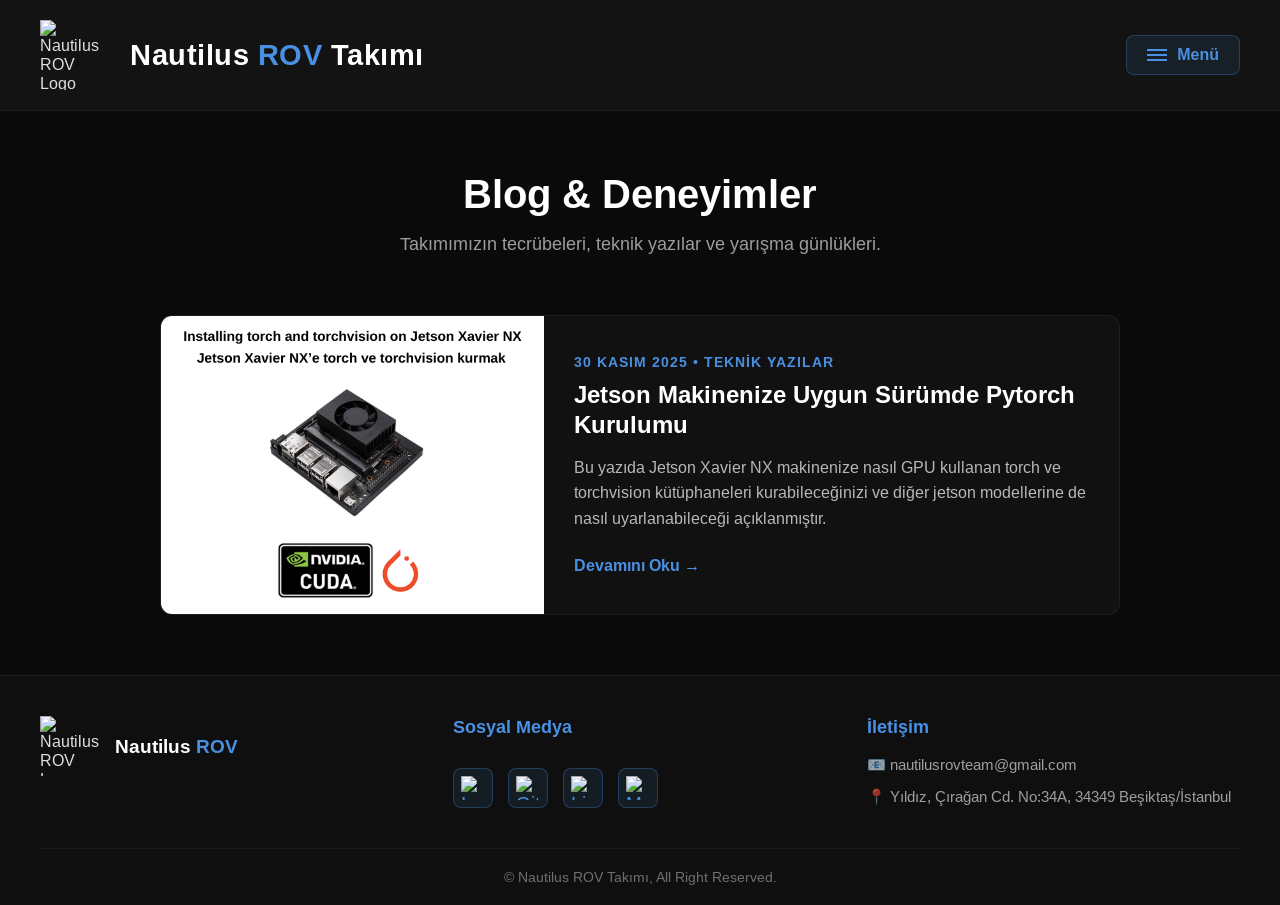
==== blog.html @ 016e3b1a "lil-update" ====
<!DOCTYPE html>
<html lang="tr">
<head>
    <meta charset="UTF-8">
    <meta name="viewport" content="width=device-width, initial-scale=1.0">
    <title>Blog - Nautilus ROV Takımı</title>
    <link rel="icon" type="image/png" href="image/logo.ico">
    <link href="https://fonts.googleapis.com/css2?family=Arimo:wght@400;600;700&display=swap" rel="stylesheet">
    <style>
        /* --- CORE STYLES --- */
        * { margin: 0; padding: 0; box-sizing: border-box; }
        body { background: #0a0a0a; font-family: 'Arimo', sans-serif; min-height: 100vh; display: flex; flex-direction: column; color: #e0e0e0; }
        a { text-decoration: none; }
        
        /* Header CSS */
        .header { background: rgba(20, 20, 20, 0.9); backdrop-filter: blur(10px); border-bottom: 1px solid rgba(255, 255, 255, 0.05); padding: 20px 40px; position: sticky; top: 0; z-index: 100; }
        .header-content { display: flex; align-items: center; justify-content: space-between; max-width: 1400px; margin: 0 auto; }
        .header-left { display: flex; align-items: center; gap: 20px; }
        .logo { width: 70px; height: 70px; object-fit: contain; transition: transform 0.3s ease; }
        .logo:hover { transform: scale(1.05); }
        .title { color: #ffffff; font-size: 1.8rem; font-weight: 700; letter-spacing: 0.5px; }
        .title span { color: #4a90e2; }
        
        /* Nav CSS */
        .nav-toggle { background: rgba(74, 144, 226, 0.1); border: 1px solid rgba(74, 144, 226, 0.3); color: #4a90e2; padding: 10px 20px; border-radius: 8px; cursor: pointer; font-size: 1rem; font-weight: 600; transition: all 0.3s ease; display: flex; align-items: center; gap: 10px; }
        .nav-toggle:hover { background: rgba(74, 144, 226, 0.2); }
        .hamburger { display: flex; flex-direction: column; gap: 3px; }
        .hamburger span { width: 20px; height: 2px; background: #4a90e2; transition: all 0.3s ease; }
        .nav-toggle.active .hamburger span:nth-child(1) { transform: rotate(45deg) translate(5px, 5px); }
        .nav-toggle.active .hamburger span:nth-child(2) { opacity: 0; }
        .nav-toggle.active .hamburger span:nth-child(3) { transform: rotate(-45deg) translate(5px, -5px); }
        
        .nav-menu { position: fixed; top: 111px; right: 40px; background: rgba(20, 20, 20, 0.95); backdrop-filter: blur(15px); border: 1px solid rgba(255, 255, 255, 0.1); border-radius: 12px; padding: 15px 0; min-width: 220px; opacity: 0; visibility: hidden; transform: translateY(-10px); transition: all 0.3s ease; box-shadow: 0 10px 40px rgba(0, 0, 0, 0.5); }
        .nav-menu.active { opacity: 1; visibility: visible; transform: translateY(0); }
        .nav-menu a { display: block; padding: 12px 25px; color: #e0e0e0; transition: all 0.3s ease; font-weight: 500; }
        .nav-menu a:hover { background: rgba(74, 144, 226, 0.1); color: #4a90e2; padding-left: 30px; }
        
        /* Submenu CSS (for "Araçlar") */
        .nav-item { position: relative; }
        .nav-item > a { display: flex; justify-content: space-between; align-items: center; }
        .submenu { max-height: 0; overflow: hidden; transition: max-height 0.3s ease; background: rgba(0, 0, 0, 0.3); margin: 5px 0; border-radius: 8px; }
        .submenu.active { max-height: 200px; }
        .submenu a { padding: 10px 25px 10px 40px; font-size: 0.95rem; color: rgba(255, 255, 255, 0.7); }
        .submenu a:hover { color: #4a90e2; padding-left: 45px; }
        .arrow { font-size: 0.8rem; transition: transform 0.3s ease; }
        .arrow.rotate { transform: rotate(180deg); }

        /* --- BLOG SPECIFIC CSS --- */
        .blog-container {
            max-width: 1000px;
            margin: 0 auto;
            padding: 60px 20px;
            flex: 1;
        }

        .page-header {
            text-align: center;
            margin-bottom: 60px;
        }

        .page-title {
            font-size: 2.5rem;
            color: #fff;
            margin-bottom: 15px;
        }

        .page-subtitle {
            color: rgba(255, 255, 255, 0.6);
            font-size: 1.1rem;
        }

        /* Blog List Styles */
        .blog-list {
            display: flex;
            flex-direction: column;
            gap: 40px;
        }

        .blog-card {
            background: rgba(255, 255, 255, 0.03);
            border: 1px solid rgba(255, 255, 255, 0.05);
            border-radius: 12px;
            overflow: hidden;
            transition: all 0.3s ease;
            display: flex;
            flex-direction: column; /* Mobile first */
        }

        .blog-card:hover {
            transform: translateY(-5px);
            border-color: rgba(74, 144, 226, 0.3);
            box-shadow: 0 10px 30px rgba(0, 0, 0, 0.3);
        }

        .blog-image-container {
            width: 100%;
            height: 250px;
            overflow: hidden;
        }

        .blog-image-container img {
            width: 100%;
            height: 100%;
            object-fit: cover;
            transition: transform 0.5s ease;
        }

        .blog-card:hover .blog-image-container img {
            transform: scale(1.05);
        }

        .blog-content {
            padding: 30px;
            display: flex;
            flex-direction: column;
            justify-content: center;
        }

        .blog-meta {
            color: #4a90e2;
            font-size: 0.9rem;
            font-weight: 600;
            margin-bottom: 10px;
            text-transform: uppercase;
            letter-spacing: 1px;
        }

        .blog-title {
            font-size: 1.5rem;
            color: #fff;
            margin-bottom: 15px;
            font-weight: 700;
        }

        .blog-excerpt {
            color: rgba(255, 255, 255, 0.7);
            line-height: 1.6;
            margin-bottom: 25px;
        }

        .read-more-btn {
            display: inline-flex;
            align-items: center;
            gap: 10px;
            color: #4a90e2;
            font-weight: 600;
            transition: gap 0.3s ease;
        }

        .read-more-btn:hover {
            gap: 15px;
        }

        /* Desktop layout for cards */
        @media (min-width: 768px) {
            .blog-card {
                flex-direction: row;
                height: 300px;
            }
            .blog-image-container {
                width: 40%;
                height: 100%;
            }
            .blog-content {
                width: 60%;
            }
        }

        /* --- FOOTER CSS (Restored from Main Page) --- */
        .footer {
            background: rgba(15, 15, 15, 0.95);
            border-top: 1px solid rgba(255, 255, 255, 0.05);
            padding: 40px 40px 20px;
            margin-top: auto;
        }

        .footer-content {
            max-width: 1400px;
            margin: 0 auto;
            display: grid;
            grid-template-columns: 1fr 1fr 1fr;
            gap: 40px;
            margin-bottom: 30px;
        }

        .footer-section {
            display: flex;
            flex-direction: column;
        }

        .footer-logo-section {
            display: flex;
            align-items: center;
            gap: 15px;
        }

        .footer-logo {
            width: 60px;
            height: 60px;
            object-fit: contain;
        }

        .footer-title {
            font-size: 1.2rem;
            font-weight: 700;
            color: #fff;
        }

        .footer-title span {
            color: #4a90e2;
        }

        .footer-heading {
            font-size: 1.1rem;
            font-weight: 600;
            color: #4a90e2;
            margin-bottom: 15px;
        }

        .footer-text {
            color: rgba(255, 255, 255, 0.6);
            font-size: 0.95rem;
            line-height: 1.6;
            margin-bottom: 8px;
        }

        .social-links {
            display: flex;
            gap: 15px;
            margin-top: 15px;
        }

        .social-link {
            width: 40px;
            height: 40px;
            background: rgba(74, 144, 226, 0.1);
            border: 1px solid rgba(74, 144, 226, 0.3);
            border-radius: 8px;
            display: flex;
            align-items: center;
            justify-content: center;
            color: #4a90e2;
            text-decoration: none;
            font-size: 1.2rem;
            transition: all 0.3s ease;
        }

        .social-link:hover {
            background: rgba(74, 144, 226, 0.2);
            border-color: rgba(74, 144, 226, 0.5);
            transform: translateY(-3px);
        }

        .social-link img {
            width: 24px;
            height: 24px;
            object-fit: contain;
        }

        .footer-bottom {
            text-align: center;
            padding-top: 20px;
            border-top: 1px solid rgba(255, 255, 255, 0.05);
            color: rgba(255, 255, 255, 0.4);
            font-size: 0.9rem;
        }

        @media (max-width: 768px) {
            .footer-content {
                grid-template-columns: 1fr;
                gap: 30px;
            }
        }
    </style>
</head>
<body>

    <!-- Header -->
    <header class="header">
        <div class="header-content">
            <div class="header-left">
                <img src="image/logo.png" alt="Nautilus ROV Logo" class="logo">
                <h1 class="title">Nautilus <span>ROV</span> Takımı</h1>
            </div>
            <button class="nav-toggle" id="navToggle">
                <div class="hamburger">
                    <span></span>
                    <span></span>
                    <span></span>
                </div>
                <span>Menü</span>
            </button>
        </div>
        <nav class="nav-menu" id="navMenu">
            <a href="index.html">Ana Sayfa</a>
            <div class="nav-item">
                <a href="#" id="vehiclesToggle">
                    Araçlar
                    <span class="arrow">▼</span>
                </a>
                <div class="submenu" id="vehiclesSubmenu">
                    <a href="sarica.html">Sarıca</a>
                </div>
            </div>
            <a href="blog.html" style="color: #4a90e2;">Blog</a>
            <a href="gallery.html">Galeri</a>
            <a href="contact.html">İletişim</a>
        </nav>
    </header>

    <!-- Blog Container -->
    <div class="blog-container">
        <div class="page-header">
            <h1 class="page-title">Blog & Deneyimler</h1>
            <p class="page-subtitle">Takımımızın tecrübeleri, teknik yazılar ve yarışma günlükleri.</p>
        </div>

        <div class="blog-list">
            
            <!-- Blog Post 1 -->
            <a href="blog-posts/pytorch-for-jetson.html" class="blog-card">
                <div class="blog-image-container">
                    <img src="image/blog-imgs/blog1/blog1.png" alt="Teknofest Experience">
                </div>
                <div class="blog-content">
                    <div class="blog-meta">30 Kasım 2025 • teknik yazılar</div>
                    <h2 class="blog-title">Jetson Makinenize Uygun Sürümde Pytorch Kurulumu</h2>
                    <p class="blog-excerpt">
                        Bu yazıda Jetson Xavier NX makinenize nasıl GPU kullanan torch ve torchvision kütüphaneleri kurabileceğinizi ve diğer jetson modellerine de nasıl uyarlanabileceği açıklanmıştır.
                    </p>
                    <span class="read-more-btn">Devamını Oku →</span>
                </div>
            </a>

        </div>
    </div>

    <footer class="footer">
        <div class="footer-content">
            <div class="footer-section">
                <div class="footer-logo-section">
                    <img src="image/logo.png" alt="Nautilus ROV Logo" class="footer-logo">
                    <div>
                        <div class="footer-title">Nautilus <span>ROV</span></div>
                    </div>
                </div>
            </div>
            
            <div class="footer-section">
                <h3 class="footer-heading">Sosyal Medya</h3>
                <div class="social-links">
                    <a href="https://www.instagram.com/nautilusrovteam" target="_blank" class="social-link" title="Instagram">
                        <img src="image/bot-contacts/instagram.png" alt="Instagram">
                    </a>
                    <a href="https://github.com/itumtal-nautilusrov" target="_blank" class="social-link" title="Github">
                        <img src="image/bot-contacts/github.png" alt="Github">
                    </a>
                    <a href="https://linkedin.com/company/nautilusrov" target="_blank" class="social-link" title="LinkedIn">
                        <img src="image/bot-contacts/linkedin.png" alt="LinkedIn">
                    </a>
                    <a href="mailto:nautilusrovteam@gmail.com" class="social-link" title="Mail">
                        <img src="image/bot-contacts/mail.png" alt="Mail">
                    </a>
                </div>
            </div>
            
            <div class="footer-section">
                <h3 class="footer-heading">İletişim</h3>
                <p class="footer-text">📧 nautilusrovteam@gmail.com</p>
                <p class="footer-text">📍 Yıldız, Çırağan Cd. No:34A, 34349 Beşiktaş/İstanbul</p>
            </div>
        </div>
        
        <div class="footer-bottom">
            © <a href="index.html" style="color: inherit; text-decoration: none;">Nautilus ROV Takımı</a>, All Right Reserved.
        </div>
    </footer>

    <script>
        const navToggle = document.getElementById('navToggle');
        const navMenu = document.getElementById('navMenu');
        const vehiclesToggle = document.getElementById('vehiclesToggle');
        const vehiclesSubmenu = document.getElementById('vehiclesSubmenu');
        const arrow = vehiclesToggle.querySelector('.arrow');

        navToggle.addEventListener('click', () => {
            navToggle.classList.toggle('active');
            navMenu.classList.toggle('active');
        });

        // Dropdown toggle (for Mobile/Submenu)
        vehiclesToggle.addEventListener('click', (e) => {
            e.preventDefault();
            vehiclesSubmenu.classList.toggle('active');
            arrow.classList.toggle('rotate');
        });

        // Close menu when clicking outside
        document.addEventListener('click', (e) => {
            if (!navToggle.contains(e.target) && !navMenu.contains(e.target)) {
                navToggle.classList.remove('active');
                navMenu.classList.remove('active');
            }
        });
    </script>
</body>
</html>
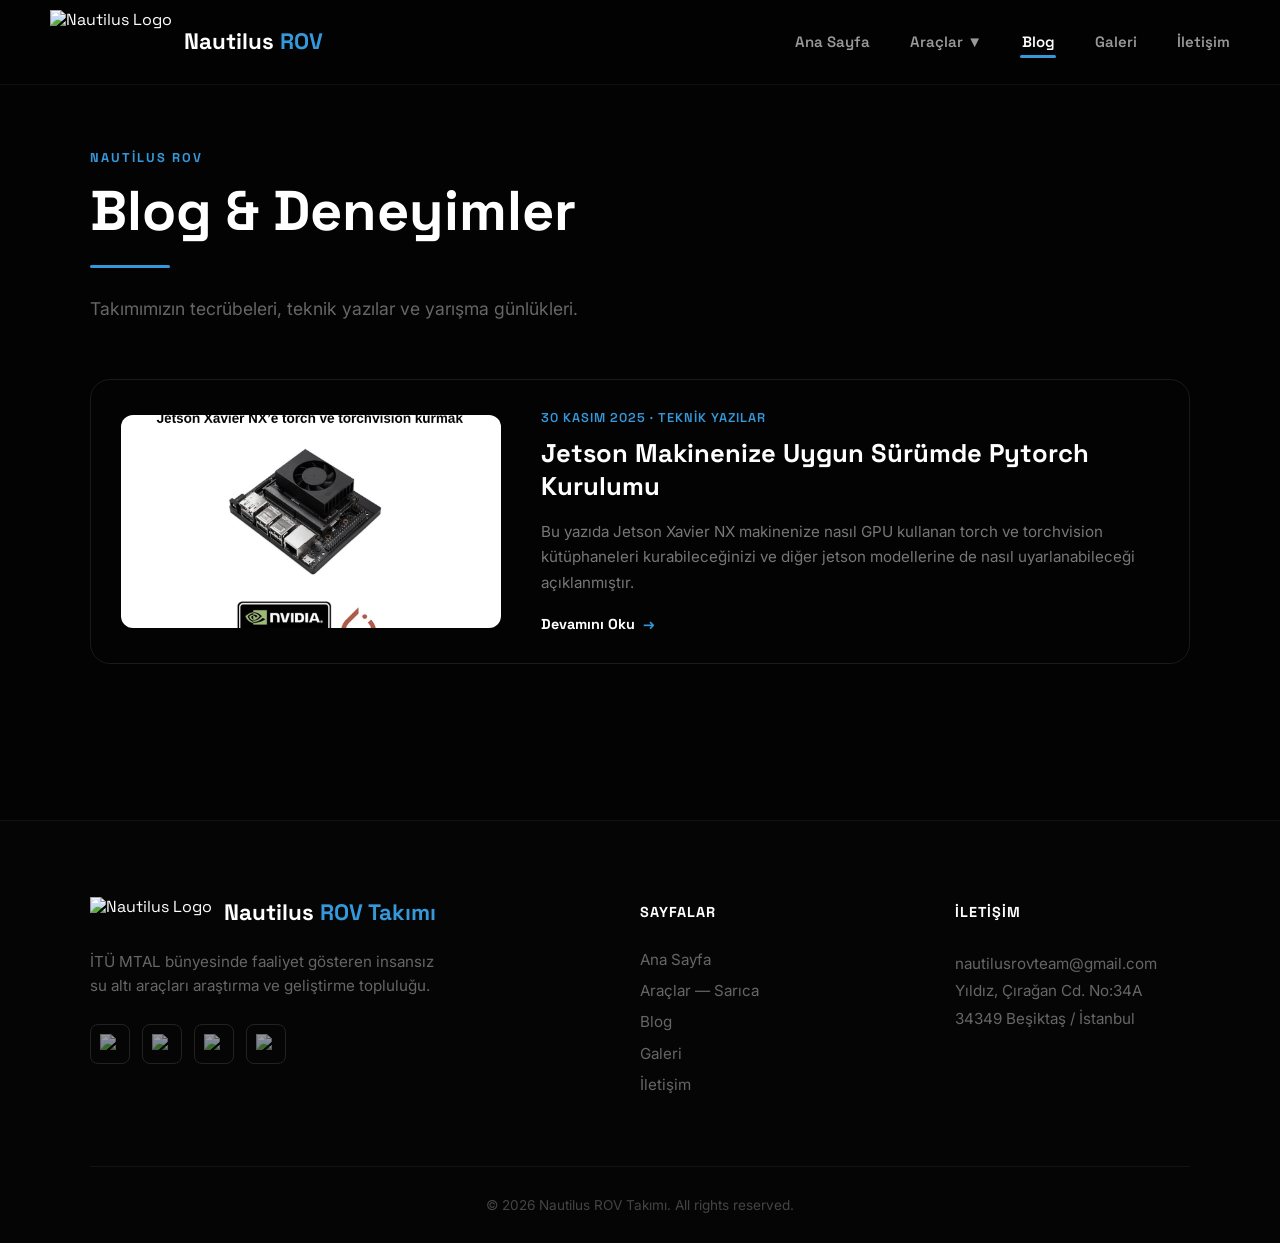
==== commit 8e1b333f: "big update" ====
--- a/blog.html
+++ b/blog.html
@@ -3,405 +3,220 @@
 <head>
     <meta charset="UTF-8">
     <meta name="viewport" content="width=device-width, initial-scale=1.0">
-    <title>Blog - Nautilus ROV Takımı</title>
-    <link rel="icon" type="image/png" href="image/logo.ico">
-    <link href="https://fonts.googleapis.com/css2?family=Arimo:wght@400;600;700&display=swap" rel="stylesheet">
+    <title>Nautilus ROV | Blog</title>
+    
+    <link rel="icon" href="image/logo.ico" type="image/x-icon">
+    <!-- Fontlar -->
+    <link href="https://fonts.googleapis.com/css2?family=Space+Grotesk:wght@400;600;700&family=Inter:ital,wght@0,400;0,600;1,400&display=swap" rel="stylesheet">
+
     <style>
-        /* --- CORE STYLES --- */
+        /* --- GENEL SİTE STİLLERİ --- */
         * { margin: 0; padding: 0; box-sizing: border-box; }
-        body { background: #0a0a0a; font-family: 'Arimo', sans-serif; min-height: 100vh; display: flex; flex-direction: column; color: #e0e0e0; }
-        a { text-decoration: none; }
+        body { background-color: #030303; color: white; line-height: 1.2; overflow-x: hidden; font-family: 'Space Grotesk', sans-serif; }
         
-        /* Header CSS */
-        .header { background: rgba(20, 20, 20, 0.9); backdrop-filter: blur(10px); border-bottom: 1px solid rgba(255, 255, 255, 0.05); padding: 20px 40px; position: sticky; top: 0; z-index: 100; }
-        .header-content { display: flex; align-items: center; justify-content: space-between; max-width: 1400px; margin: 0 auto; }
-        .header-left { display: flex; align-items: center; gap: 20px; }
-        .logo { width: 70px; height: 70px; object-fit: contain; transition: transform 0.3s ease; }
-        .logo:hover { transform: scale(1.05); }
-        .title { color: #ffffff; font-size: 1.8rem; font-weight: 700; letter-spacing: 0.5px; }
-        .title span { color: #4a90e2; }
+        header { background-color: rgba(3, 3, 3, 0.8); backdrop-filter: blur(15px); padding: 10px 0; border-bottom: 1px solid rgba(255, 255, 255, 0.05); position: fixed; width: 100%; top: 0; z-index: 1000; }
+        .header-container { width: 100%; padding: 0 50px; display: flex; justify-content: space-between; align-items: center; }
+        .logo-area { display: flex; align-items: center; gap: 12px; text-decoration: none; color: white; }
+        .logo-img { height: 64px; width: auto; }
+        .logo-text { font-size: 1.4rem; font-weight: 700; }
+        .blue-text { color: #3498db; }
         
-        /* Nav CSS */
-        .nav-toggle { background: rgba(74, 144, 226, 0.1); border: 1px solid rgba(74, 144, 226, 0.3); color: #4a90e2; padding: 10px 20px; border-radius: 8px; cursor: pointer; font-size: 1rem; font-weight: 600; transition: all 0.3s ease; display: flex; align-items: center; gap: 10px; }
-        .nav-toggle:hover { background: rgba(74, 144, 226, 0.2); }
-        .hamburger { display: flex; flex-direction: column; gap: 3px; }
-        .hamburger span { width: 20px; height: 2px; background: #4a90e2; transition: all 0.3s ease; }
-        .nav-toggle.active .hamburger span:nth-child(1) { transform: rotate(45deg) translate(5px, 5px); }
-        .nav-toggle.active .hamburger span:nth-child(2) { opacity: 0; }
-        .nav-toggle.active .hamburger span:nth-child(3) { transform: rotate(-45deg) translate(5px, -5px); }
+        nav ul { list-style: none; display: flex; gap: 40px; align-items: center; }
+        nav ul li { position: relative; padding: 10px 0; }
+        nav ul li a { text-decoration: none; color: #999; font-weight: 600; font-size: 15px; transition: 0.3s; }
+        nav ul li a:hover, nav ul li a.active { color: #ffffff; }
         
-        .nav-menu { position: fixed; top: 111px; right: 40px; background: rgba(20, 20, 20, 0.95); backdrop-filter: blur(15px); border: 1px solid rgba(255, 255, 255, 0.1); border-radius: 12px; padding: 15px 0; min-width: 220px; opacity: 0; visibility: hidden; transform: translateY(-10px); transition: all 0.3s ease; box-shadow: 0 10px 40px rgba(0, 0, 0, 0.5); }
-        .nav-menu.active { opacity: 1; visibility: visible; transform: translateY(0); }
-        .nav-menu a { display: block; padding: 12px 25px; color: #e0e0e0; transition: all 0.3s ease; font-weight: 500; }
-        .nav-menu a:hover { background: rgba(74, 144, 226, 0.1); color: #4a90e2; padding-left: 30px; }
-        
-        /* Submenu CSS (for "Araçlar") */
-        .nav-item { position: relative; }
-        .nav-item > a { display: flex; justify-content: space-between; align-items: center; }
-        .submenu { max-height: 0; overflow: hidden; transition: max-height 0.3s ease; background: rgba(0, 0, 0, 0.3); margin: 5px 0; border-radius: 8px; }
-        .submenu.active { max-height: 200px; }
-        .submenu a { padding: 10px 25px 10px 40px; font-size: 0.95rem; color: rgba(255, 255, 255, 0.7); }
-        .submenu a:hover { color: #4a90e2; padding-left: 45px; }
-        .arrow { font-size: 0.8rem; transition: transform 0.3s ease; }
-        .arrow.rotate { transform: rotate(180deg); }
-
-        /* --- BLOG SPECIFIC CSS --- */
-        .blog-container {
-            max-width: 1000px;
-            margin: 0 auto;
-            padding: 60px 20px;
-            flex: 1;
-        }
-
-        .page-header {
-            text-align: center;
-            margin-bottom: 60px;
-        }
-
-        .page-title {
-            font-size: 2.5rem;
-            color: #fff;
-            margin-bottom: 15px;
-        }
-
-        .page-subtitle {
-            color: rgba(255, 255, 255, 0.6);
-            font-size: 1.1rem;
-        }
-
-        /* Blog List Styles */
-        .blog-list {
-            display: flex;
-            flex-direction: column;
+        /* Aktif Sayfa Alt Çizgisi */
+        nav ul li a.active::after {
+            content: ''; position: absolute; bottom: 4px; left: -2px; width: 110%; height: 3px; background-color: #3498db; border-radius: 50px;
+        }
+
+        /* Dropdown */
+        .dropdown-menu { position: absolute; top: 100%; left: 50%; transform: translateX(-50%); background-color: #0d0d0d; min-width: 120px; border: 1px solid #222; border-radius: 6px; display: none; padding: 5px; box-shadow: 0 5px 15px rgba(0,0,0,0.5); z-index: 1100; }
+        .dropdown::after { content: ""; position: absolute; top: 100%; left: 0; width: 100%; height: 20px; background: transparent; }
+        .dropdown:hover .dropdown-menu { display: block; }
+        .dropdown-item { display: block; width: 100%; padding: 10px 15px; text-align: center; color: #bbb; text-decoration: none; font-size: 14px; font-weight: 600; transition: 0.2s; border-radius: 4px; }
+        .dropdown-item:hover { background-color: #1a1a1a; color: #3498db; }
+
+        /* --- BLOG SAYFASI ÖZEL --- */
+        .page-content { padding-top: 150px; min-height: 80vh; }
+        .standard-container { width: 100%; padding: 0 50px; max-width: 1200px; margin: 0 auto; }
+
+        .page-header { margin-bottom: 60px; }
+        .section-tag { color: #3498db; font-size: 0.8rem; font-weight: 700; letter-spacing: 2px; margin-bottom: 12px; text-transform: uppercase; }
+        .page-title { font-size: 3.5rem; font-weight: 700; margin-bottom: 20px; color: #fff; }
+        .page-subtitle { color: #666; font-family: 'Inter', sans-serif; font-size: 1.1rem; }
+
+        /* Blog Listesi */
+        .blog-list { display: flex; flex-direction: column; gap: 30px; }
+
+        .blog-card {
+            display: grid;
+            grid-template-columns: 380px 1fr;
             gap: 40px;
-        }
-
-        .blog-card {
-            background: rgba(255, 255, 255, 0.03);
-            border: 1px solid rgba(255, 255, 255, 0.05);
+            padding: 30px;
+            background-color: transparent;
+            border: 1px solid #1a1a1a; /* Belirgin Border */
+            border-radius: 20px; /* Yuvarlak Köşeler */
+            text-decoration: none;
+            align-items: center;
+            transition: all 0.4s cubic-bezier(0.165, 0.84, 0.44, 1);
+        }
+
+        /* Hover Durumu: Arka plan hafif beyazlaşır ve border parlar */
+        .blog-card:hover {
+            background-color: rgba(255, 255, 255, 0.03); /* Hafif beyazlaşma */
+            border-color: rgba(52, 152, 219, 0.4); /* Maviye çalan border */
+            transform: translateY(-5px); /* Hafif yukarı kalkma */
+        }
+
+        /* Fotoğraf Alanı */
+        .blog-thumb-wrapper {
+            width: 100%;
+            aspect-ratio: 16 / 9;
+            overflow: hidden;
             border-radius: 12px;
-            overflow: hidden;
-            transition: all 0.3s ease;
-            display: flex;
-            flex-direction: column; /* Mobile first */
-        }
-
-        .blog-card:hover {
-            transform: translateY(-5px);
-            border-color: rgba(74, 144, 226, 0.3);
-            box-shadow: 0 10px 30px rgba(0, 0, 0, 0.3);
-        }
-
-        .blog-image-container {
-            width: 100%;
-            height: 250px;
-            overflow: hidden;
-        }
-
-        .blog-image-container img {
+            background-color: #000;
+        }
+
+        .blog-thumb {
             width: 100%;
             height: 100%;
-            object-fit: cover;
-            transition: transform 0.5s ease;
-        }
-
-        .blog-card:hover .blog-image-container img {
-            transform: scale(1.05);
-        }
-
-        .blog-content {
-            padding: 30px;
-            display: flex;
-            flex-direction: column;
-            justify-content: center;
-        }
-
-        .blog-meta {
-            color: #4a90e2;
-            font-size: 0.9rem;
-            font-weight: 600;
-            margin-bottom: 10px;
-            text-transform: uppercase;
-            letter-spacing: 1px;
-        }
-
-        .blog-title {
-            font-size: 1.5rem;
-            color: #fff;
-            margin-bottom: 15px;
-            font-weight: 700;
-        }
-
-        .blog-excerpt {
-            color: rgba(255, 255, 255, 0.7);
-            line-height: 1.6;
-            margin-bottom: 25px;
-        }
-
-        .read-more-btn {
-            display: inline-flex;
-            align-items: center;
-            gap: 10px;
-            color: #4a90e2;
-            font-weight: 600;
-            transition: gap 0.3s ease;
-        }
-
-        .read-more-btn:hover {
-            gap: 15px;
-        }
-
-        /* Desktop layout for cards */
-        @media (min-width: 768px) {
-            .blog-card {
-                flex-direction: row;
-                height: 300px;
-            }
-            .blog-image-container {
-                width: 40%;
-                height: 100%;
-            }
-            .blog-content {
-                width: 60%;
-            }
-        }
-
-        /* --- FOOTER CSS (Restored from Main Page) --- */
-        .footer {
-            background: rgba(15, 15, 15, 0.95);
-            border-top: 1px solid rgba(255, 255, 255, 0.05);
-            padding: 40px 40px 20px;
-            margin-top: auto;
-        }
-
-        .footer-content {
-            max-width: 1400px;
-            margin: 0 auto;
-            display: grid;
-            grid-template-columns: 1fr 1fr 1fr;
-            gap: 40px;
-            margin-bottom: 30px;
-        }
-
-        .footer-section {
-            display: flex;
-            flex-direction: column;
-        }
-
-        .footer-logo-section {
-            display: flex;
-            align-items: center;
-            gap: 15px;
-        }
-
-        .footer-logo {
-            width: 60px;
-            height: 60px;
-            object-fit: contain;
-        }
-
-        .footer-title {
-            font-size: 1.2rem;
-            font-weight: 700;
-            color: #fff;
-        }
-
-        .footer-title span {
-            color: #4a90e2;
-        }
-
-        .footer-heading {
-            font-size: 1.1rem;
-            font-weight: 600;
-            color: #4a90e2;
-            margin-bottom: 15px;
-        }
-
-        .footer-text {
-            color: rgba(255, 255, 255, 0.6);
-            font-size: 0.95rem;
-            line-height: 1.6;
-            margin-bottom: 8px;
-        }
-
-        .social-links {
-            display: flex;
-            gap: 15px;
-            margin-top: 15px;
-        }
-
-        .social-link {
-            width: 40px;
-            height: 40px;
-            background: rgba(74, 144, 226, 0.1);
-            border: 1px solid rgba(74, 144, 226, 0.3);
-            border-radius: 8px;
-            display: flex;
-            align-items: center;
-            justify-content: center;
-            color: #4a90e2;
-            text-decoration: none;
-            font-size: 1.2rem;
-            transition: all 0.3s ease;
-        }
-
-        .social-link:hover {
-            background: rgba(74, 144, 226, 0.2);
-            border-color: rgba(74, 144, 226, 0.5);
-            transform: translateY(-3px);
-        }
-
-        .social-link img {
-            width: 24px;
-            height: 24px;
-            object-fit: contain;
-        }
-
-        .footer-bottom {
-            text-align: center;
-            padding-top: 20px;
-            border-top: 1px solid rgba(255, 255, 255, 0.05);
-            color: rgba(255, 255, 255, 0.4);
-            font-size: 0.9rem;
-        }
-
-        @media (max-width: 768px) {
-            .footer-content {
-                grid-template-columns: 1fr;
-                gap: 30px;
-            }
+            object-fit: cover; /* Fotoğrafı kutuya fit eder */
+            filter: grayscale(0.5);
+            transition: 0.4s ease;
+        }
+
+        .blog-card:hover .blog-thumb {
+            filter: grayscale(0);
+        }
+
+        /* Metin Alanı */
+        .blog-meta { font-size: 0.8rem; color: #3498db; font-weight: 600; margin-bottom: 12px; letter-spacing: 1px; }
+        .blog-card-title { font-size: 1.6rem; font-weight: 700; color: #fff; margin-bottom: 15px; line-height: 1.3; }
+        .blog-excerpt { color: #777; font-family: 'Inter', sans-serif; font-size: 0.95rem; line-height: 1.7; margin-bottom: 20px; }
+        .read-more { font-size: 0.9rem; font-weight: 700; color: #fff; display: flex; align-items: center; gap: 8px; }
+        .read-more-arrow { transition: 0.3s; color: #3498db; }
+        .blog-card:hover .read-more-arrow { transform: translateX(5px); }
+
+        /* --- FOOTER --- */
+        .footer-section { background-color: #050505; padding: 80px 0 30px 0; border-top: 1px solid rgba(255, 255, 255, 0.05); margin-top: 100px; }
+        .footer-grid { display: grid; grid-template-columns: 2fr 1fr 1fr; gap: 80px; align-items: flex-start; }
+        .footer-logo-area { display: flex; align-items: center; gap: 12px; text-decoration: none; color: white; height: 24px; margin-bottom: 25px; }
+        .footer-logo-img { height: 32px; width: auto; }
+        .footer-title { color: #fff; font-size: 0.9rem; font-weight: 700; letter-spacing: 1px; margin-bottom: 25px; text-transform: uppercase; height: 24px; display: flex; align-items: center; }
+        .footer-description { color: #666; font-size: 0.95rem; line-height: 1.6; margin-bottom: 25px; max-width: 350px; font-family: 'Inter', sans-serif; }
+        .social-icons { display: flex; gap: 12px; }
+        .social-icons a { width: 40px; height: 40px; display: flex; align-items: center; justify-content: center; border: 1px solid #222; border-radius: 8px; transition: 0.3s; }
+        .social-icons a:hover { border-color: #3498db; background-color: rgba(52, 152, 219, 0.05); }
+        .social-icons img { width: 20px; height: 20px; opacity: 0.6; }
+        .footer-links { list-style: none; }
+        .footer-links li { margin-bottom: 12px; }
+        .footer-links a { color: #666; text-decoration: none; font-size: 0.95rem; transition: 0.3s; font-family: 'Inter', sans-serif; }
+        .footer-links a:hover { color: #3498db; padding-left: 5px; }
+        .footer-contact { list-style: none; color: #666; font-size: 0.95rem; line-height: 1.8; font-family: 'Inter', sans-serif; }
+        .footer-bottom { margin-top: 60px; padding-top: 30px; border-top: 1px solid rgba(255, 255, 255, 0.05); text-align: center; }
+        .footer-bottom p { color: #444; font-size: 0.85rem; font-family: 'Inter', sans-serif; }
+
+        @media (max-width: 1024px) {
+            .blog-card { grid-template-columns: 1fr; gap: 30px; }
+            .page-title { font-size: 2.8rem; }
         }
     </style>
 </head>
 <body>
 
-    <!-- Header -->
-    <header class="header">
-        <div class="header-content">
-            <div class="header-left">
-                <img src="image/logo.png" alt="Nautilus ROV Logo" class="logo">
-                <h1 class="title">Nautilus <span>ROV</span> Takımı</h1>
-            </div>
-            <button class="nav-toggle" id="navToggle">
-                <div class="hamburger">
-                    <span></span>
-                    <span></span>
-                    <span></span>
-                </div>
-                <span>Menü</span>
-            </button>
+    <!-- HEADER -->
+    <header>
+        <div class="header-container">
+            <a href="index.html" class="logo-area">
+                <img src="image/logo.png" alt="Nautilus Logo" class="logo-img">
+                <span class="logo-text">Nautilus <span class="blue-text">ROV</span></span>
+            </a>
+            <nav>
+                <ul>
+                    <li><a href="index.html">Ana Sayfa</a></li>
+                    <li class="dropdown">
+                        <a href="#">Araçlar <span class="arrow">▼</span></a>
+                        <div class="dropdown-menu">
+                            <a href="sarica.html" class="dropdown-item">Sarıca</a>
+                        </div>
+                    </li>
+                    <li><a href="blog.html" class="active">Blog</a></li>
+                    <li><a href="gallery.html">Galeri</a></li>
+                    <li><a href="contact.html">İletişim</a></li>
+                </ul>
+            </nav>
         </div>
-        <nav class="nav-menu" id="navMenu">
-            <a href="index.html">Ana Sayfa</a>
-            <div class="nav-item">
-                <a href="#" id="vehiclesToggle">
-                    Araçlar
-                    <span class="arrow">▼</span>
+    </header>
+
+    <div class="page-content">
+        <div class="standard-container">
+            <div class="page-header">
+                <div class="section-tag">Nautilus ROV</div>
+                <h1 class="page-title">Blog & Deneyimler</h1>
+                <div class="section-line" style="width: 80px; height: 3px; background-color: #3498db; margin-bottom: 30px; border-radius: 2px;"></div>
+                <p class="page-subtitle">Takımımızın tecrübeleri, teknik yazılar ve yarışma günlükleri.</p>
+            </div>
+
+            <div class="blog-list">
+                <!-- Blog Kartı -->
+                <a href="blog-posts/pytorch-for-jetson.html" class="blog-card">
+                    <div class="blog-thumb-wrapper">
+                        <img src="image/blog-imgs/blog1/blog1.png" alt="Jetson Pytorch" class="blog-thumb">
+                    </div>
+                    <div class="blog-card-content">
+                        <div class="blog-meta">30 KASIM 2025 · TEKNİK YAZILAR</div>
+                        <h2 class="blog-card-title">Jetson Makinenize Uygun Sürümde Pytorch Kurulumu</h2>
+                        <p class="blog-excerpt">Bu yazıda Jetson Xavier NX makinenize nasıl GPU kullanan torch ve torchvision kütüphaneleri kurabileceğinizi ve diğer jetson modellerine de nasıl uyarlanabileceği açıklanmıştır.</p>
+                        <div class="read-more">Devamını Oku <span class="read-more-arrow">→</span></div>
+                    </div>
                 </a>
-                <div class="submenu" id="vehiclesSubmenu">
-                    <a href="sarica.html">Sarıca</a>
-                </div>
-            </div>
-            <a href="blog.html" style="color: #4a90e2;">Blog</a>
-            <a href="gallery.html">Galeri</a>
-            <a href="contact.html">İletişim</a>
-        </nav>
-    </header>
-
-    <!-- Blog Container -->
-    <div class="blog-container">
-        <div class="page-header">
-            <h1 class="page-title">Blog & Deneyimler</h1>
-            <p class="page-subtitle">Takımımızın tecrübeleri, teknik yazılar ve yarışma günlükleri.</p>
-        </div>
-
-        <div class="blog-list">
-            
-            <!-- Blog Post 1 -->
-            <a href="blog-posts/pytorch-for-jetson.html" class="blog-card">
-                <div class="blog-image-container">
-                    <img src="image/blog-imgs/blog1/blog1.png" alt="Teknofest Experience">
-                </div>
-                <div class="blog-content">
-                    <div class="blog-meta">30 Kasım 2025 • teknik yazılar</div>
-                    <h2 class="blog-title">Jetson Makinenize Uygun Sürümde Pytorch Kurulumu</h2>
-                    <p class="blog-excerpt">
-                        Bu yazıda Jetson Xavier NX makinenize nasıl GPU kullanan torch ve torchvision kütüphaneleri kurabileceğinizi ve diğer jetson modellerine de nasıl uyarlanabileceği açıklanmıştır.
-                    </p>
-                    <span class="read-more-btn">Devamını Oku →</span>
-                </div>
-            </a>
-
+            </div>
         </div>
     </div>
 
-    <footer class="footer">
-        <div class="footer-content">
-            <div class="footer-section">
-                <div class="footer-logo-section">
-                    <img src="image/logo.png" alt="Nautilus ROV Logo" class="footer-logo">
-                    <div>
-                        <div class="footer-title">Nautilus <span>ROV</span></div>
+    <!-- FOOTER -->
+    <footer class="footer-section">
+        <div class="standard-container">
+            <div class="footer-grid">
+                <div class="footer-col">
+                    <div class="footer-logo-area">
+                        <img src="image/logo.png" alt="Nautilus Logo" class="footer-logo-img">
+                        <span class="logo-text">Nautilus <span class="blue-text">ROV Takımı</span></span>
+                    </div>
+                    <p class="footer-description">İTÜ MTAL bünyesinde faaliyet gösteren insansız su altı araçları araştırma ve geliştirme topluluğu.</p>
+                    <div class="social-icons">
+                        <a href="https://www.instagram.com/nautilusrovteam/"><img src="image/bot-contacts/instagram.png" alt="Instagram"></a>
+                        <a href="https://github.com/itumtal-nautilusrov/"><img src="image/bot-contacts/github.png" alt="Github"></a>
+                        <a href="https://www.linkedin.com/company/nautilusrov/"><img src="image/bot-contacts/linkedin.png" alt="LinkedIn"></a>
+                        <a href="mailto:nautilusrovteam@gmail.com"><img src="image/bot-contacts/mail.png" alt="Mail"></a>
                     </div>
                 </div>
-            </div>
-            
-            <div class="footer-section">
-                <h3 class="footer-heading">Sosyal Medya</h3>
-                <div class="social-links">
-                    <a href="https://www.instagram.com/nautilusrovteam" target="_blank" class="social-link" title="Instagram">
-                        <img src="image/bot-contacts/instagram.png" alt="Instagram">
-                    </a>
-                    <a href="https://github.com/itumtal-nautilusrov" target="_blank" class="social-link" title="Github">
-                        <img src="image/bot-contacts/github.png" alt="Github">
-                    </a>
-                    <a href="https://linkedin.com/company/nautilusrov" target="_blank" class="social-link" title="LinkedIn">
-                        <img src="image/bot-contacts/linkedin.png" alt="LinkedIn">
-                    </a>
-                    <a href="mailto:nautilusrovteam@gmail.com" class="social-link" title="Mail">
-                        <img src="image/bot-contacts/mail.png" alt="Mail">
-                    </a>
+                <div class="footer-col">
+                    <h4 class="footer-title">SAYFALAR</h4>
+                    <ul class="footer-links">
+                        <li><a href="index.html">Ana Sayfa</a></li>
+                        <li><a href="sarica.html">Araçlar — Sarıca</a></li>
+                        <li><a href="blog.html">Blog</a></li>
+                        <li><a href="gallery.html">Galeri</a></li>
+                        <li><a href="contact.html">İletişim</a></li>
+                    </ul>
                 </div>
-            </div>
-            
-            <div class="footer-section">
-                <h3 class="footer-heading">İletişim</h3>
-                <p class="footer-text">📧 nautilusrovteam@gmail.com</p>
-                <p class="footer-text">📍 Yıldız, Çırağan Cd. No:34A, 34349 Beşiktaş/İstanbul</p>
-            </div>
-        </div>
-        
-        <div class="footer-bottom">
-            © <a href="index.html" style="color: inherit; text-decoration: none;">Nautilus ROV Takımı</a>, All Right Reserved.
+                <div class="footer-col">
+                    <h4 class="footer-title">İLETİŞİM</h4>
+                    <ul class="footer-contact">
+                        <li>nautilusrovteam@gmail.com</li>
+                        <li>Yıldız, Çırağan Cd. No:34A</li>
+                        <li>34349 Beşiktaş / İstanbul</li>
+                    </ul>
+                </div>
+            </div>
+            <div class="footer-bottom">
+                <p>© 2026 Nautilus ROV Takımı. All rights reserved.</p>
+            </div>
         </div>
     </footer>
 
-    <script>
-        const navToggle = document.getElementById('navToggle');
-        const navMenu = document.getElementById('navMenu');
-        const vehiclesToggle = document.getElementById('vehiclesToggle');
-        const vehiclesSubmenu = document.getElementById('vehiclesSubmenu');
-        const arrow = vehiclesToggle.querySelector('.arrow');
-
-        navToggle.addEventListener('click', () => {
-            navToggle.classList.toggle('active');
-            navMenu.classList.toggle('active');
-        });
-
-        // Dropdown toggle (for Mobile/Submenu)
-        vehiclesToggle.addEventListener('click', (e) => {
-            e.preventDefault();
-            vehiclesSubmenu.classList.toggle('active');
-            arrow.classList.toggle('rotate');
-        });
-
-        // Close menu when clicking outside
-        document.addEventListener('click', (e) => {
-            if (!navToggle.contains(e.target) && !navMenu.contains(e.target)) {
-                navToggle.classList.remove('active');
-                navMenu.classList.remove('active');
-            }
-        });
-    </script>
 </body>
 </html>
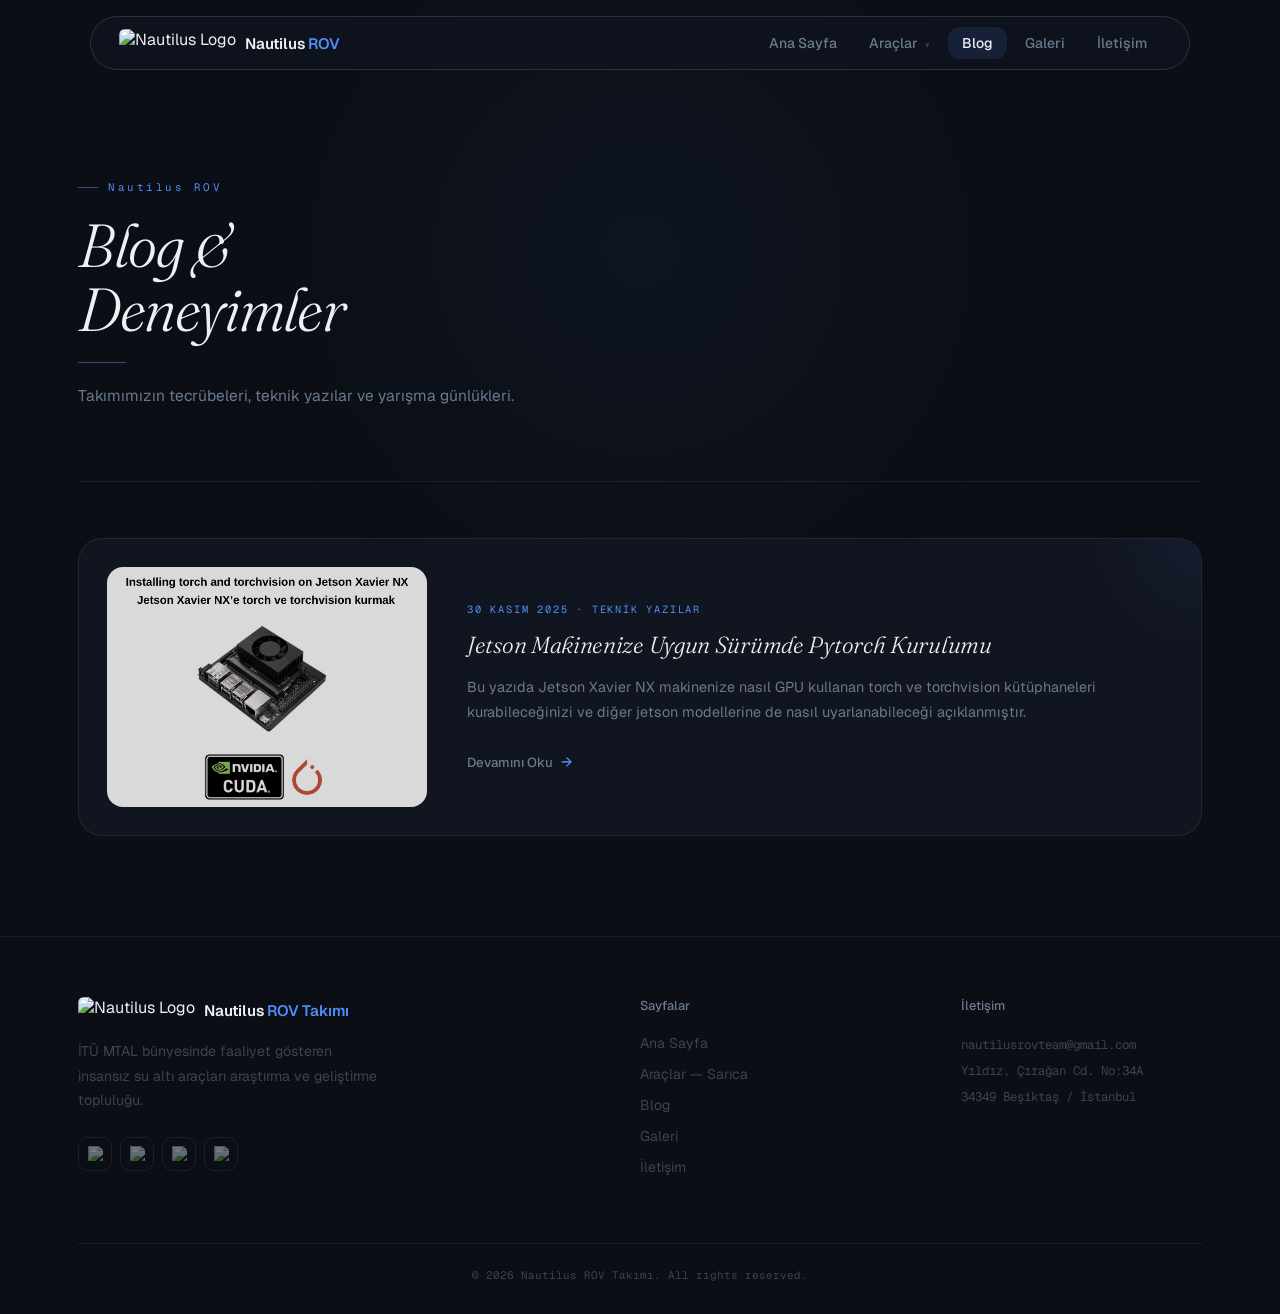
==== commit bbf9c31c: "new" ====
--- a/blog.html
+++ b/blog.html
@@ -4,197 +4,462 @@
     <meta charset="UTF-8">
     <meta name="viewport" content="width=device-width, initial-scale=1.0">
     <title>Nautilus ROV | Blog</title>
-    
     <link rel="icon" href="image/logo.ico" type="image/x-icon">
-    <!-- Fontlar -->
-    <link href="https://fonts.googleapis.com/css2?family=Space+Grotesk:wght@400;600;700&family=Inter:ital,wght@0,400;0,600;1,400&display=swap" rel="stylesheet">
+    <link href="https://fonts.googleapis.com/css2?family=Fraunces:ital,opsz,wght@0,9..144,300;0,9..144,400;1,9..144,300;1,9..144,400&family=Geist:wght@300;400;500;600&family=Geist+Mono:wght@300;400;500&display=swap" rel="stylesheet">
 
     <style>
-        /* --- GENEL SİTE STİLLERİ --- */
+        :root {
+            --bg: #0b0e14;
+            --surface: #111520;
+            --surface2: #161b28;
+            --border: rgba(255,255,255,0.07);
+            --border-strong: rgba(255,255,255,0.13);
+            --blue: #4f8ef7;
+            --blue-dim: rgba(79,142,247,0.5);
+            --teal: #4ecdc4;
+            --text-primary: #eef0f5;
+            --text-secondary: #6a7a8e;
+            --text-dim: #3a4455;
+            --sans: 'Geist', sans-serif;
+            --serif: 'Fraunces', serif;
+            --mono: 'Geist Mono', monospace;
+            --r: 16px;
+            --r-lg: 24px;
+            --r-xl: 32px;
+        }
+
         * { margin: 0; padding: 0; box-sizing: border-box; }
-        body { background-color: #030303; color: white; line-height: 1.2; overflow-x: hidden; font-family: 'Space Grotesk', sans-serif; }
-        
-        header { background-color: rgba(3, 3, 3, 0.8); backdrop-filter: blur(15px); padding: 10px 0; border-bottom: 1px solid rgba(255, 255, 255, 0.05); position: fixed; width: 100%; top: 0; z-index: 1000; }
-        .header-container { width: 100%; padding: 0 50px; display: flex; justify-content: space-between; align-items: center; }
-        .logo-area { display: flex; align-items: center; gap: 12px; text-decoration: none; color: white; }
-        .logo-img { height: 64px; width: auto; }
-        .logo-text { font-size: 1.4rem; font-weight: 700; }
-        .blue-text { color: #3498db; }
-        
-        nav ul { list-style: none; display: flex; gap: 40px; align-items: center; }
-        nav ul li { position: relative; padding: 10px 0; }
-        nav ul li a { text-decoration: none; color: #999; font-weight: 600; font-size: 15px; transition: 0.3s; }
-        nav ul li a:hover, nav ul li a.active { color: #ffffff; }
-        
-        /* Aktif Sayfa Alt Çizgisi */
-        nav ul li a.active::after {
-            content: ''; position: absolute; bottom: 4px; left: -2px; width: 110%; height: 3px; background-color: #3498db; border-radius: 50px;
-        }
-
-        /* Dropdown */
-        .dropdown-menu { position: absolute; top: 100%; left: 50%; transform: translateX(-50%); background-color: #0d0d0d; min-width: 120px; border: 1px solid #222; border-radius: 6px; display: none; padding: 5px; box-shadow: 0 5px 15px rgba(0,0,0,0.5); z-index: 1100; }
-        .dropdown::after { content: ""; position: absolute; top: 100%; left: 0; width: 100%; height: 20px; background: transparent; }
+        html { scroll-behavior: smooth; }
+        body {
+            background: var(--bg);
+            color: var(--text-primary);
+            font-family: var(--sans);
+            overflow-x: hidden;
+            -webkit-font-smoothing: antialiased;
+        }
+
+        body::before {
+            content: '';
+            position: fixed;
+            width: 900px; height: 900px;
+            top: -200px; left: 50%;
+            transform: translateX(-50%);
+            background: radial-gradient(ellipse, rgba(79,142,247,0.055) 0%, transparent 65%);
+            pointer-events: none;
+            z-index: 0;
+        }
+
+        /* ─── HEADER ─── */
+        header {
+            position: fixed;
+            top: 16px; left: 50%;
+            transform: translateX(-50%);
+            width: calc(100% - 48px);
+            max-width: 1100px;
+            z-index: 100;
+            padding: 0 28px;
+            height: 54px;
+            display: flex;
+            align-items: center;
+            justify-content: space-between;
+            background: rgba(17,21,32,0.75);
+            backdrop-filter: blur(24px) saturate(1.5);
+            border: 1px solid var(--border-strong);
+            border-radius: var(--r-xl);
+        }
+
+        .logo-area {
+            display: flex; align-items: center; gap: 9px;
+            text-decoration: none; color: var(--text-primary);
+        }
+        .logo-img { height: 28px; border-radius: 6px; }
+        .logo-text { font-family: var(--sans); font-size: 0.95rem; font-weight: 600; letter-spacing: -0.2px; }
+        .blue-text { color: var(--blue); }
+
+        nav ul { list-style: none; display: flex; gap: 4px; align-items: center; }
+        nav ul li { position: relative; }
+        nav ul li a {
+            text-decoration: none; color: var(--text-secondary);
+            font-family: var(--sans); font-size: 0.875rem; font-weight: 500;
+            padding: 7px 14px; border-radius: 12px;
+            transition: all 0.18s; display: block;
+        }
+        nav ul li a:hover { color: var(--text-primary); background: rgba(255,255,255,0.06); }
+        nav ul li a.active { color: var(--text-primary); background: rgba(79,142,247,0.12); }
+
+        .dropdown-menu {
+            position: absolute; top: calc(100% + 8px); left: 50%;
+            transform: translateX(-50%);
+            background: var(--surface2);
+            border: 1px solid var(--border-strong);
+            border-radius: var(--r); display: none;
+            padding: 6px; min-width: 130px;
+            box-shadow: 0 16px 40px rgba(0,0,0,0.4);
+        }
+        .dropdown::after { content: ""; position: absolute; top: 100%; left: 0; width: 100%; height: 16px; }
         .dropdown:hover .dropdown-menu { display: block; }
-        .dropdown-item { display: block; width: 100%; padding: 10px 15px; text-align: center; color: #bbb; text-decoration: none; font-size: 14px; font-weight: 600; transition: 0.2s; border-radius: 4px; }
-        .dropdown-item:hover { background-color: #1a1a1a; color: #3498db; }
-
-        /* --- BLOG SAYFASI ÖZEL --- */
-        .page-content { padding-top: 150px; min-height: 80vh; }
-        .standard-container { width: 100%; padding: 0 50px; max-width: 1200px; margin: 0 auto; }
-
-        .page-header { margin-bottom: 60px; }
-        .section-tag { color: #3498db; font-size: 0.8rem; font-weight: 700; letter-spacing: 2px; margin-bottom: 12px; text-transform: uppercase; }
-        .page-title { font-size: 3.5rem; font-weight: 700; margin-bottom: 20px; color: #fff; }
-        .page-subtitle { color: #666; font-family: 'Inter', sans-serif; font-size: 1.1rem; }
-
-        /* Blog Listesi */
-        .blog-list { display: flex; flex-direction: column; gap: 30px; }
-
+        .dropdown-item {
+            display: block; padding: 9px 14px;
+            color: var(--text-secondary); text-decoration: none;
+            font-family: var(--sans); font-size: 0.85rem; font-weight: 500;
+            border-radius: 10px; transition: 0.15s;
+        }
+        .dropdown-item:hover { background: rgba(79,142,247,0.1); color: var(--text-primary); }
+        .arrow { font-size: 9px; margin-left: 4px; opacity: 0.45; }
+
+        /* ─── MAIN / CONTAINER ─── */
+        main { position: relative; z-index: 1; }
+
+        .container {
+            max-width: 1220px;
+            margin: 0 auto;
+            padding: 0 48px;
+        }
+
+        /* ─── PAGE CONTENT ─── */
+        .page-content {
+            padding-top: 120px;
+            padding-bottom: 100px;
+        }
+
+        /* ─── PAGE HEADER ─── */
+        .page-header {
+            padding: 60px 0 72px;
+        }
+
+        .page-eyebrow {
+            font-family: var(--mono);
+            font-size: 0.68rem;
+            color: var(--blue);
+            letter-spacing: 2.5px;
+            margin-bottom: 20px;
+            display: flex; align-items: center; gap: 10px;
+        }
+        .page-eyebrow::before {
+            content: '';
+            width: 20px; height: 1px;
+            background: var(--blue-dim);
+        }
+
+        .page-title {
+            font-family: var(--serif);
+            font-size: clamp(2.4rem, 5vw, 3.8rem);
+            font-weight: 300;
+            font-style: italic;
+            letter-spacing: -1.5px;
+            line-height: 1.05;
+            margin-bottom: 20px;
+            color: var(--text-primary);
+        }
+
+        .page-divider {
+            width: 48px; height: 1px;
+            background: var(--blue-dim);
+            margin-bottom: 20px;
+        }
+
+        .page-subtitle {
+            font-family: var(--sans);
+            font-size: 0.97rem;
+            color: var(--text-secondary);
+            font-weight: 400;
+            line-height: 1.7;
+        }
+
+        /* ─── SECTION LINE ─── */
+        .section-divider {
+            border: none;
+            border-top: 1px solid var(--border);
+            margin-bottom: 56px;
+        }
+
+        /* ─── BLOG LIST ─── */
+        .blog-list {
+            display: flex;
+            flex-direction: column;
+            gap: 24px;
+        }
+
+        /* ─── BLOG CARD ─── */
         .blog-card {
             display: grid;
-            grid-template-columns: 380px 1fr;
+            grid-template-columns: 320px 1fr;
             gap: 40px;
-            padding: 30px;
-            background-color: transparent;
-            border: 1px solid #1a1a1a; /* Belirgin Border */
-            border-radius: 20px; /* Yuvarlak Köşeler */
+            padding: 28px;
+            background: var(--surface);
+            border: 1px solid var(--border);
+            border-radius: var(--r-lg);
             text-decoration: none;
             align-items: center;
-            transition: all 0.4s cubic-bezier(0.165, 0.84, 0.44, 1);
-        }
-
-        /* Hover Durumu: Arka plan hafif beyazlaşır ve border parlar */
+            transition: border-color 0.25s, transform 0.25s, background 0.25s;
+            position: relative;
+            overflow: hidden;
+        }
+
+        .blog-card::before {
+            content: '';
+            position: absolute; top: 0; right: 0;
+            width: 120px; height: 120px;
+            background: radial-gradient(circle at top right, rgba(79,142,247,0.06), transparent 65%);
+            border-radius: 0 var(--r-lg) 0 0;
+            pointer-events: none;
+        }
+
         .blog-card:hover {
-            background-color: rgba(255, 255, 255, 0.03); /* Hafif beyazlaşma */
-            border-color: rgba(52, 152, 219, 0.4); /* Maviye çalan border */
-            transform: translateY(-5px); /* Hafif yukarı kalkma */
-        }
-
-        /* Fotoğraf Alanı */
+            border-color: rgba(79,142,247,0.3);
+            background: var(--surface2);
+            transform: translateY(-3px);
+        }
+
+        /* ─── THUMB — 4:3 ratio, always preserved ─── */
         .blog-thumb-wrapper {
             width: 100%;
-            aspect-ratio: 16 / 9;
+            aspect-ratio: 4 / 3;
             overflow: hidden;
-            border-radius: 12px;
-            background-color: #000;
+            border-radius: var(--r);
+            background: var(--surface2);
+            flex-shrink: 0;
         }
 
         .blog-thumb {
             width: 100%;
             height: 100%;
-            object-fit: cover; /* Fotoğrafı kutuya fit eder */
-            filter: grayscale(0.5);
-            transition: 0.4s ease;
+            object-fit: cover;
+            display: block;
+            filter: brightness(0.85) saturate(0.75);
+            transition: filter 0.35s, transform 0.45s cubic-bezier(0.25, 0.46, 0.45, 0.94);
         }
 
         .blog-card:hover .blog-thumb {
-            filter: grayscale(0);
-        }
-
-        /* Metin Alanı */
-        .blog-meta { font-size: 0.8rem; color: #3498db; font-weight: 600; margin-bottom: 12px; letter-spacing: 1px; }
-        .blog-card-title { font-size: 1.6rem; font-weight: 700; color: #fff; margin-bottom: 15px; line-height: 1.3; }
-        .blog-excerpt { color: #777; font-family: 'Inter', sans-serif; font-size: 0.95rem; line-height: 1.7; margin-bottom: 20px; }
-        .read-more { font-size: 0.9rem; font-weight: 700; color: #fff; display: flex; align-items: center; gap: 8px; }
-        .read-more-arrow { transition: 0.3s; color: #3498db; }
+            filter: brightness(0.95) saturate(1);
+            transform: scale(1.04);
+        }
+
+        /* ─── CARD TEXT ─── */
+        .blog-card-content {
+            display: flex;
+            flex-direction: column;
+            justify-content: center;
+            gap: 0;
+        }
+
+        .blog-meta {
+            font-family: var(--mono);
+            font-size: 0.65rem;
+            color: var(--blue);
+            letter-spacing: 1.8px;
+            margin-bottom: 14px;
+        }
+
+        .blog-card-title {
+            font-family: var(--serif);
+            font-size: 1.45rem;
+            font-weight: 300;
+            font-style: italic;
+            color: var(--text-primary);
+            line-height: 1.25;
+            letter-spacing: -0.3px;
+            margin-bottom: 16px;
+        }
+
+        .blog-excerpt {
+            font-family: var(--sans);
+            font-size: 0.9rem;
+            color: var(--text-secondary);
+            line-height: 1.75;
+            font-weight: 400;
+            margin-bottom: 28px;
+        }
+
+        .read-more {
+            display: inline-flex;
+            align-items: center;
+            gap: 8px;
+            font-family: var(--sans);
+            font-size: 0.82rem;
+            font-weight: 500;
+            color: var(--text-secondary);
+            transition: color 0.2s;
+        }
+
+        .read-more-arrow {
+            color: var(--blue);
+            transition: transform 0.25s;
+            font-size: 0.9rem;
+        }
+
+        .blog-card:hover .read-more { color: var(--text-primary); }
         .blog-card:hover .read-more-arrow { transform: translateX(5px); }
 
-        /* --- FOOTER --- */
-        .footer-section { background-color: #050505; padding: 80px 0 30px 0; border-top: 1px solid rgba(255, 255, 255, 0.05); margin-top: 100px; }
-        .footer-grid { display: grid; grid-template-columns: 2fr 1fr 1fr; gap: 80px; align-items: flex-start; }
-        .footer-logo-area { display: flex; align-items: center; gap: 12px; text-decoration: none; color: white; height: 24px; margin-bottom: 25px; }
-        .footer-logo-img { height: 32px; width: auto; }
-        .footer-title { color: #fff; font-size: 0.9rem; font-weight: 700; letter-spacing: 1px; margin-bottom: 25px; text-transform: uppercase; height: 24px; display: flex; align-items: center; }
-        .footer-description { color: #666; font-size: 0.95rem; line-height: 1.6; margin-bottom: 25px; max-width: 350px; font-family: 'Inter', sans-serif; }
-        .social-icons { display: flex; gap: 12px; }
-        .social-icons a { width: 40px; height: 40px; display: flex; align-items: center; justify-content: center; border: 1px solid #222; border-radius: 8px; transition: 0.3s; }
-        .social-icons a:hover { border-color: #3498db; background-color: rgba(52, 152, 219, 0.05); }
-        .social-icons img { width: 20px; height: 20px; opacity: 0.6; }
+        /* ─── FOOTER ─── */
+        footer {
+            border-top: 1px solid var(--border);
+            padding: 60px 0 32px;
+            position: relative; z-index: 1;
+        }
+
+        .footer-grid {
+            display: grid;
+            grid-template-columns: 2fr 1fr 1fr;
+            gap: 80px;
+            margin-bottom: 56px;
+        }
+
+        .footer-logo-area {
+            display: flex; align-items: center; gap: 9px;
+            text-decoration: none; color: var(--text-primary);
+            margin-bottom: 16px;
+        }
+        .footer-logo-img { height: 26px; border-radius: 6px; }
+
+        .footer-desc {
+            font-family: var(--sans); font-size: 0.88rem; font-weight: 400;
+            color: var(--text-dim); line-height: 1.75;
+            max-width: 300px; margin-bottom: 24px;
+        }
+
+        .social-row { display: flex; gap: 8px; }
+        .social-btn {
+            width: 34px; height: 34px;
+            border: 1px solid var(--border); border-radius: 10px;
+            display: flex; align-items: center; justify-content: center;
+            transition: 0.2s; text-decoration: none;
+        }
+        .social-btn:hover { border-color: var(--border-strong); background: var(--surface); }
+        .social-btn img { width: 15px; height: 15px; opacity: 0.45; }
+
+        .footer-col-title {
+            font-family: var(--sans); font-size: 0.8rem;
+            color: var(--text-secondary); font-weight: 500;
+            margin-bottom: 18px;
+        }
+
         .footer-links { list-style: none; }
-        .footer-links li { margin-bottom: 12px; }
-        .footer-links a { color: #666; text-decoration: none; font-size: 0.95rem; transition: 0.3s; font-family: 'Inter', sans-serif; }
-        .footer-links a:hover { color: #3498db; padding-left: 5px; }
-        .footer-contact { list-style: none; color: #666; font-size: 0.95rem; line-height: 1.8; font-family: 'Inter', sans-serif; }
-        .footer-bottom { margin-top: 60px; padding-top: 30px; border-top: 1px solid rgba(255, 255, 255, 0.05); text-align: center; }
-        .footer-bottom p { color: #444; font-size: 0.85rem; font-family: 'Inter', sans-serif; }
-
+        .footer-links li { margin-bottom: 10px; }
+        .footer-links a {
+            color: var(--text-dim); text-decoration: none;
+            font-family: var(--sans); font-size: 0.875rem; font-weight: 400;
+            transition: color 0.18s;
+        }
+        .footer-links a:hover { color: var(--text-secondary); }
+
+        .footer-contact {
+            list-style: none; font-family: var(--mono);
+            font-size: 0.78rem; color: var(--text-dim); line-height: 2.1;
+        }
+
+        .footer-bottom {
+            border-top: 1px solid var(--border);
+            padding-top: 24px; display: flex; justify-content: center;
+        }
+        .footer-bottom p {
+            font-family: var(--mono); font-size: 0.68rem; color: var(--text-dim);
+        }
+
+        /* ─── RESPONSIVE ─── */
         @media (max-width: 1024px) {
-            .blog-card { grid-template-columns: 1fr; gap: 30px; }
-            .page-title { font-size: 2.8rem; }
+            .footer-grid { grid-template-columns: 1fr; gap: 40px; }
+        }
+
+        /* Tablet: kart grid → tek kolon, thumb max-width ile sınırla */
+        @media (max-width: 860px) {
+            .blog-card {
+                grid-template-columns: 1fr;
+                gap: 24px;
+            }
+
+            /* Thumb hâlâ 4:3, sadece max-width ile kontrol edilir */
+            .blog-thumb-wrapper {
+                max-width: 420px;
+            }
+        }
+
+        @media (max-width: 640px) {
+            header { top: 12px; width: calc(100% - 32px); padding: 0 20px; }
+            .container { padding: 0 24px; }
+            nav ul { gap: 2px; }
+
+            .blog-thumb-wrapper {
+                max-width: 100%;
+            }
+
+            .page-title { letter-spacing: -1px; }
         }
     </style>
 </head>
 <body>
 
-    <!-- HEADER -->
     <header>
-        <div class="header-container">
-            <a href="index.html" class="logo-area">
-                <img src="image/logo.png" alt="Nautilus Logo" class="logo-img">
-                <span class="logo-text">Nautilus <span class="blue-text">ROV</span></span>
-            </a>
-            <nav>
-                <ul>
-                    <li><a href="index.html">Ana Sayfa</a></li>
-                    <li class="dropdown">
-                        <a href="#">Araçlar <span class="arrow">▼</span></a>
-                        <div class="dropdown-menu">
-                            <a href="sarica.html" class="dropdown-item">Sarıca</a>
+        <a href="index.html" class="logo-area">
+            <img src="image/logo.png" alt="Nautilus Logo" class="logo-img">
+            <span class="logo-text">Nautilus <span class="blue-text">ROV</span></span>
+        </a>
+        <nav>
+            <ul>
+                <li><a href="index.html">Ana Sayfa</a></li>
+                <li class="dropdown">
+                    <a href="#">Araçlar <span class="arrow">▾</span></a>
+                    <div class="dropdown-menu">
+                        <a href="sarica.html" class="dropdown-item">Sarıca</a>
+                    </div>
+                </li>
+                <li><a href="blog.html" class="active">Blog</a></li>
+                <li><a href="gallery.html">Galeri</a></li>
+                <li><a href="contact.html">İletişim</a></li>
+            </ul>
+        </nav>
+    </header>
+
+    <main>
+        <div class="page-content">
+            <div class="container">
+
+                <div class="page-header">
+                    <div class="page-eyebrow">Nautilus ROV</div>
+                    <h1 class="page-title">Blog &<br>Deneyimler</h1>
+                    <div class="page-divider"></div>
+                    <p class="page-subtitle">Takımımızın tecrübeleri, teknik yazılar ve yarışma günlükleri.</p>
+                </div>
+
+                <hr class="section-divider">
+
+                <div class="blog-list">
+
+                    <a href="blog-posts/pytorch-for-jetson.html" class="blog-card">
+                        <div class="blog-thumb-wrapper">
+                            <img src="image/blog-imgs/blog1/blog1.png" alt="Jetson Pytorch" class="blog-thumb">
                         </div>
-                    </li>
-                    <li><a href="blog.html" class="active">Blog</a></li>
-                    <li><a href="gallery.html">Galeri</a></li>
-                    <li><a href="contact.html">İletişim</a></li>
-                </ul>
-            </nav>
-        </div>
-    </header>
-
-    <div class="page-content">
-        <div class="standard-container">
-            <div class="page-header">
-                <div class="section-tag">Nautilus ROV</div>
-                <h1 class="page-title">Blog & Deneyimler</h1>
-                <div class="section-line" style="width: 80px; height: 3px; background-color: #3498db; margin-bottom: 30px; border-radius: 2px;"></div>
-                <p class="page-subtitle">Takımımızın tecrübeleri, teknik yazılar ve yarışma günlükleri.</p>
-            </div>
-
-            <div class="blog-list">
-                <!-- Blog Kartı -->
-                <a href="blog-posts/pytorch-for-jetson.html" class="blog-card">
-                    <div class="blog-thumb-wrapper">
-                        <img src="image/blog-imgs/blog1/blog1.png" alt="Jetson Pytorch" class="blog-thumb">
-                    </div>
-                    <div class="blog-card-content">
-                        <div class="blog-meta">30 KASIM 2025 · TEKNİK YAZILAR</div>
-                        <h2 class="blog-card-title">Jetson Makinenize Uygun Sürümde Pytorch Kurulumu</h2>
-                        <p class="blog-excerpt">Bu yazıda Jetson Xavier NX makinenize nasıl GPU kullanan torch ve torchvision kütüphaneleri kurabileceğinizi ve diğer jetson modellerine de nasıl uyarlanabileceği açıklanmıştır.</p>
-                        <div class="read-more">Devamını Oku <span class="read-more-arrow">→</span></div>
-                    </div>
-                </a>
+                        <div class="blog-card-content">
+                            <div class="blog-meta">30 KASIM 2025 · TEKNİK YAZILAR</div>
+                            <h2 class="blog-card-title">Jetson Makinenize Uygun Sürümde Pytorch Kurulumu</h2>
+                            <p class="blog-excerpt">Bu yazıda Jetson Xavier NX makinenize nasıl GPU kullanan torch ve torchvision kütüphaneleri kurabileceğinizi ve diğer jetson modellerine de nasıl uyarlanabileceği açıklanmıştır.</p>
+                            <div class="read-more">Devamını Oku <span class="read-more-arrow">→</span></div>
+                        </div>
+                    </a>
+
+                </div>
             </div>
         </div>
-    </div>
-
-    <!-- FOOTER -->
-    <footer class="footer-section">
-        <div class="standard-container">
+    </main>
+
+    <footer>
+        <div class="container">
             <div class="footer-grid">
-                <div class="footer-col">
-                    <div class="footer-logo-area">
+                <div>
+                    <a href="index.html" class="footer-logo-area">
                         <img src="image/logo.png" alt="Nautilus Logo" class="footer-logo-img">
                         <span class="logo-text">Nautilus <span class="blue-text">ROV Takımı</span></span>
-                    </div>
-                    <p class="footer-description">İTÜ MTAL bünyesinde faaliyet gösteren insansız su altı araçları araştırma ve geliştirme topluluğu.</p>
-                    <div class="social-icons">
-                        <a href="https://www.instagram.com/nautilusrovteam/"><img src="image/bot-contacts/instagram.png" alt="Instagram"></a>
-                        <a href="https://github.com/itumtal-nautilusrov/"><img src="image/bot-contacts/github.png" alt="Github"></a>
-                        <a href="https://www.linkedin.com/company/nautilusrov/"><img src="image/bot-contacts/linkedin.png" alt="LinkedIn"></a>
-                        <a href="mailto:nautilusrovteam@gmail.com"><img src="image/bot-contacts/mail.png" alt="Mail"></a>
+                    </a>
+                    <p class="footer-desc">İTÜ MTAL bünyesinde faaliyet gösteren insansız su altı araçları araştırma ve geliştirme topluluğu.</p>
+                    <div class="social-row">
+                        <a href="https://www.instagram.com/nautilusrovteam/" class="social-btn"><img src="image/bot-contacts/instagram.png" alt="Instagram"></a>
+                        <a href="https://github.com/itumtal-nautilusrov/" class="social-btn"><img src="image/bot-contacts/github.png" alt="GitHub"></a>
+                        <a href="https://www.linkedin.com/company/nautilusrov/" class="social-btn"><img src="image/bot-contacts/linkedin.png" alt="LinkedIn"></a>
+                        <a href="mailto:nautilusrovteam@gmail.com" class="social-btn"><img src="image/bot-contacts/mail.png" alt="Mail"></a>
                     </div>
                 </div>
-                <div class="footer-col">
-                    <h4 class="footer-title">SAYFALAR</h4>
+                <div>
+                    <h4 class="footer-col-title">Sayfalar</h4>
                     <ul class="footer-links">
                         <li><a href="index.html">Ana Sayfa</a></li>
                         <li><a href="sarica.html">Araçlar — Sarıca</a></li>
@@ -203,8 +468,8 @@
                         <li><a href="contact.html">İletişim</a></li>
                     </ul>
                 </div>
-                <div class="footer-col">
-                    <h4 class="footer-title">İLETİŞİM</h4>
+                <div>
+                    <h4 class="footer-col-title">İletişim</h4>
                     <ul class="footer-contact">
                         <li>nautilusrovteam@gmail.com</li>
                         <li>Yıldız, Çırağan Cd. No:34A</li>
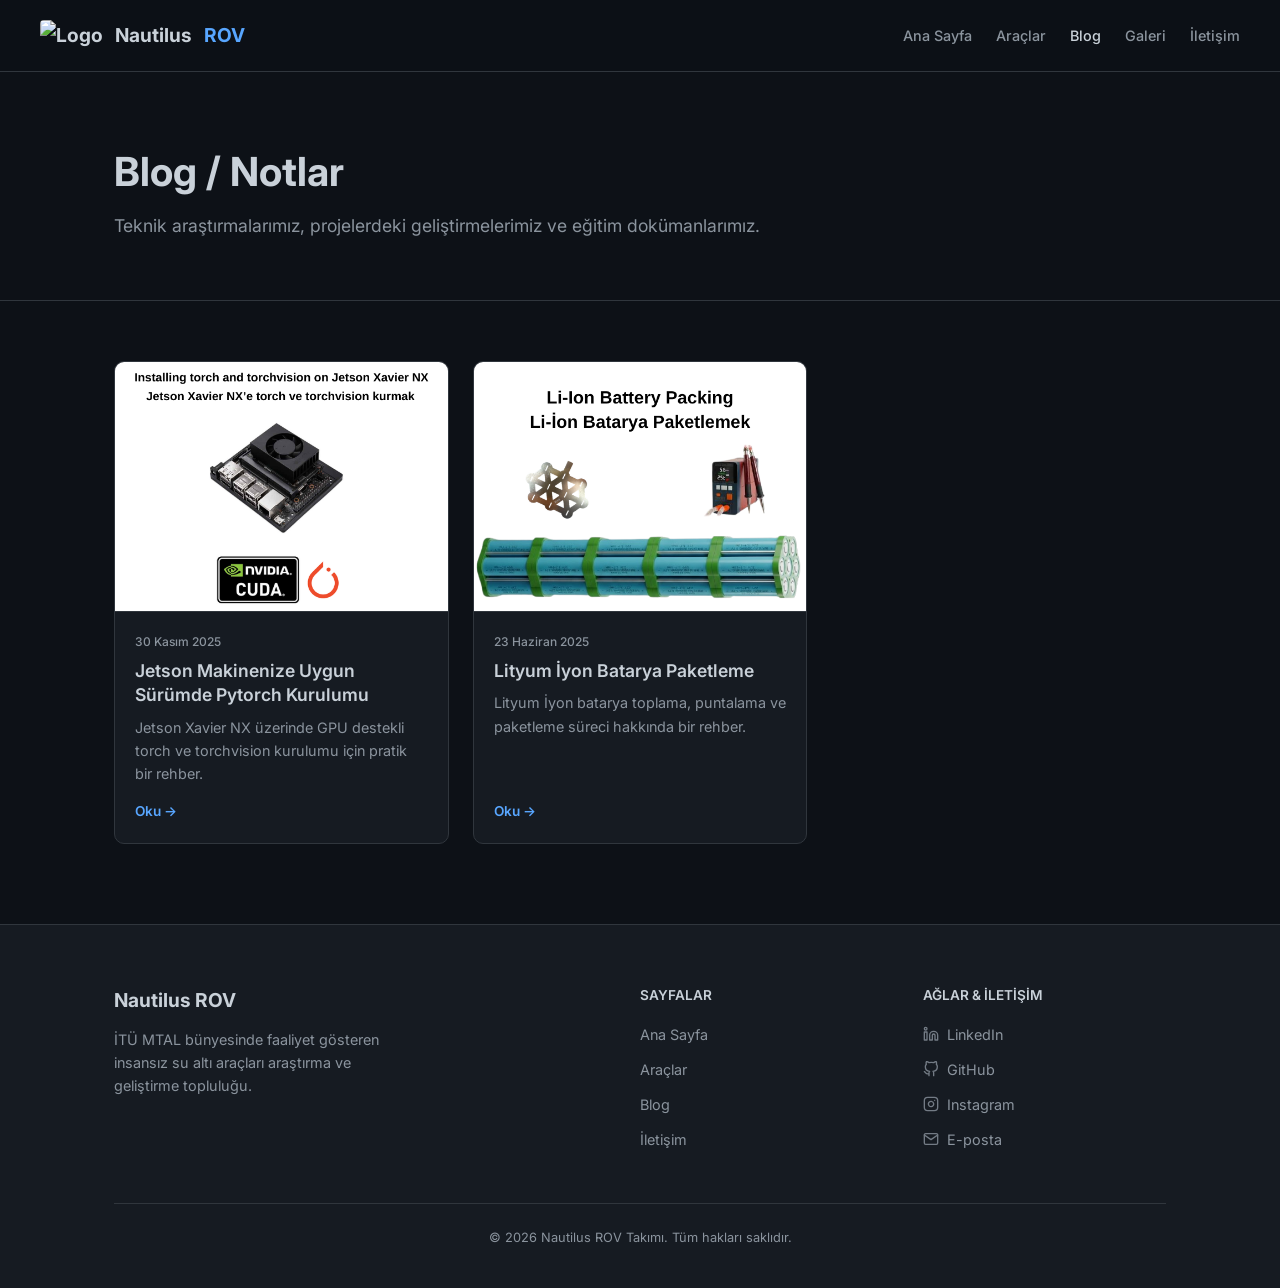
==== commit 969e4188: "next" ====
--- a/blog.html
+++ b/blog.html
@@ -3,406 +3,78 @@
 <head>
     <meta charset="UTF-8">
     <meta name="viewport" content="width=device-width, initial-scale=1.0">
-    <title>Nautilus ROV | Blog</title>
+    <title>Blog | Nautilus ROV</title>
     <link rel="icon" href="image/logo.ico" type="image/x-icon">
-    <link href="https://fonts.googleapis.com/css2?family=Fraunces:ital,opsz,wght@0,9..144,300;0,9..144,400;1,9..144,300;1,9..144,400&family=Geist:wght@300;400;500;600&family=Geist+Mono:wght@300;400;500&display=swap" rel="stylesheet">
-
+    <link href="https://fonts.googleapis.com/css2?family=Inter:wght@400;500;600;700&display=swap" rel="stylesheet">
+    
     <style>
         :root {
-            --bg: #0b0e14;
-            --surface: #111520;
-            --surface2: #161b28;
-            --border: rgba(255,255,255,0.07);
-            --border-strong: rgba(255,255,255,0.13);
-            --blue: #4f8ef7;
-            --blue-dim: rgba(79,142,247,0.5);
-            --teal: #4ecdc4;
-            --text-primary: #eef0f5;
-            --text-secondary: #6a7a8e;
-            --text-dim: #3a4455;
-            --sans: 'Geist', sans-serif;
-            --serif: 'Fraunces', serif;
-            --mono: 'Geist Mono', monospace;
-            --r: 16px;
-            --r-lg: 24px;
-            --r-xl: 32px;
+            --bg: #0d1117; --surface: #161b22; --border: #30363d; --blue: #58a6ff;
+            --text-primary: #c9d1d9; --text-secondary: #8b949e; --sans: 'Inter', sans-serif;
+            --r: 6px; --r-lg: 10px;
         }
 
         * { margin: 0; padding: 0; box-sizing: border-box; }
-        html { scroll-behavior: smooth; }
-        body {
-            background: var(--bg);
-            color: var(--text-primary);
-            font-family: var(--sans);
-            overflow-x: hidden;
-            -webkit-font-smoothing: antialiased;
+        body { background: var(--bg); color: var(--text-primary); font-family: var(--sans); line-height: 1.6; }
+        a { text-decoration: none; transition: 0.2s; }
+
+        header {
+            position: fixed; top: 0; left: 0; width: 100%; z-index: 100;
+            height: 72px; padding: 0 40px; display: flex; align-items: center; justify-content: space-between;
+            background: rgba(13, 17, 23, 0.95); border-bottom: 1px solid var(--border);
+            backdrop-filter: blur(8px);
         }
+        .logo { display: flex; align-items: center; gap: 12px; font-weight: 700; color: var(--text-primary); font-size: 1.2rem; }
+        .logo img { height: 32px; border-radius: 4px; }
+        nav ul { list-style: none; display: flex; gap: 24px; }
+        nav ul li a { color: var(--text-secondary); font-size: 0.9rem; font-weight: 500; }
+        nav ul li a:hover, nav ul li a.active { color: var(--text-primary); }
 
-        body::before {
-            content: '';
-            position: fixed;
-            width: 900px; height: 900px;
-            top: -200px; left: 50%;
-            transform: translateX(-50%);
-            background: radial-gradient(ellipse, rgba(79,142,247,0.055) 0%, transparent 65%);
-            pointer-events: none;
-            z-index: 0;
-        }
+        .container { max-width: 1100px; margin: 0 auto; padding: 0 24px; }
+        
+        .page-header { padding: 140px 0 60px; border-bottom: 1px solid var(--border); margin-bottom: 60px;}
+        .page-title { font-size: 2.5rem; font-weight: 700; color: var(--text-primary); }
+        .page-desc { color: var(--text-secondary); margin-top: 8px; font-size: 1.1rem;}
 
-        /* ─── HEADER ─── */
-        header {
-            position: fixed;
-            top: 16px; left: 50%;
-            transform: translateX(-50%);
-            width: calc(100% - 48px);
-            max-width: 1100px;
-            z-index: 100;
-            padding: 0 28px;
-            height: 54px;
-            display: flex;
-            align-items: center;
-            justify-content: space-between;
-            background: rgba(17,21,32,0.75);
-            backdrop-filter: blur(24px) saturate(1.5);
-            border: 1px solid var(--border-strong);
-            border-radius: var(--r-xl);
-        }
+        .blog-grid { display: grid; grid-template-columns: repeat(auto-fill, minmax(320px, 1fr)); gap: 24px; }
+        .blog-card { background: var(--surface); border: 1px solid var(--border); border-radius: var(--r-lg); overflow: hidden; display: flex; flex-direction: column; transition: border-color 0.2s;}
+        .blog-card:hover { border-color: var(--blue); }
+        .blog-img { width: 100%; aspect-ratio: 4/3; object-fit: cover; border-bottom: 1px solid var(--border); }
+        .blog-body { padding: 20px; display: flex; flex-direction: column; flex: 1; }
+        .blog-date { font-size: 0.75rem; color: var(--text-secondary); margin-bottom: 8px; font-weight: 500;}
+        .blog-title { font-size: 1.1rem; font-weight: 600; color: var(--text-primary); margin-bottom: 8px; line-height: 1.4; }
+        .blog-excerpt { font-size: 0.9rem; color: var(--text-secondary); flex: 1; margin-bottom: 16px; }
+        .blog-read { font-size: 0.85rem; color: var(--blue); font-weight: 600; }
 
-        .logo-area {
-            display: flex; align-items: center; gap: 9px;
-            text-decoration: none; color: var(--text-primary);
-        }
-        .logo-img { height: 28px; border-radius: 6px; }
-        .logo-text { font-family: var(--sans); font-size: 0.95rem; font-weight: 600; letter-spacing: -0.2px; }
-        .blue-text { color: var(--blue); }
+        footer { padding: 60px 0 40px; background: var(--surface); border-top: 1px solid var(--border); margin-top: 80px; }
+        .footer-grid { display: grid; grid-template-columns: 2fr 1fr 1fr; gap: 40px; margin-bottom: 40px; }
+        .footer-desc { color: var(--text-secondary); font-size: 0.9rem; margin-top: 12px; max-width: 300px; }
+        .footer-title { font-size: 0.85rem; color: var(--text-primary); font-weight: 600; margin-bottom: 16px; text-transform: uppercase; }
+        
+        .footer-links a { color: var(--text-secondary); font-size: 0.9rem; display: flex; align-items: center; gap: 8px; margin-bottom: 12px; }
+        .footer-links a svg { width: 16px; height: 16px; opacity: 0.8; transition: 0.2s; }
+        .footer-links a:hover { color: var(--blue); }
+        .footer-links a:hover svg { opacity: 1; }
 
-        nav ul { list-style: none; display: flex; gap: 4px; align-items: center; }
-        nav ul li { position: relative; }
-        nav ul li a {
-            text-decoration: none; color: var(--text-secondary);
-            font-family: var(--sans); font-size: 0.875rem; font-weight: 500;
-            padding: 7px 14px; border-radius: 12px;
-            transition: all 0.18s; display: block;
-        }
-        nav ul li a:hover { color: var(--text-primary); background: rgba(255,255,255,0.06); }
-        nav ul li a.active { color: var(--text-primary); background: rgba(79,142,247,0.12); }
+        .footer-bottom { border-top: 1px solid var(--border); padding-top: 24px; font-size: 0.8rem; color: var(--text-secondary); text-align: center; }
 
-        .dropdown-menu {
-            position: absolute; top: calc(100% + 8px); left: 50%;
-            transform: translateX(-50%);
-            background: var(--surface2);
-            border: 1px solid var(--border-strong);
-            border-radius: var(--r); display: none;
-            padding: 6px; min-width: 130px;
-            box-shadow: 0 16px 40px rgba(0,0,0,0.4);
-        }
-        .dropdown::after { content: ""; position: absolute; top: 100%; left: 0; width: 100%; height: 16px; }
-        .dropdown:hover .dropdown-menu { display: block; }
-        .dropdown-item {
-            display: block; padding: 9px 14px;
-            color: var(--text-secondary); text-decoration: none;
-            font-family: var(--sans); font-size: 0.85rem; font-weight: 500;
-            border-radius: 10px; transition: 0.15s;
-        }
-        .dropdown-item:hover { background: rgba(79,142,247,0.1); color: var(--text-primary); }
-        .arrow { font-size: 9px; margin-left: 4px; opacity: 0.45; }
-
-        /* ─── MAIN / CONTAINER ─── */
-        main { position: relative; z-index: 1; }
-
-        .container {
-            max-width: 1220px;
-            margin: 0 auto;
-            padding: 0 48px;
-        }
-
-        /* ─── PAGE CONTENT ─── */
-        .page-content {
-            padding-top: 120px;
-            padding-bottom: 100px;
-        }
-
-        /* ─── PAGE HEADER ─── */
-        .page-header {
-            padding: 60px 0 72px;
-        }
-
-        .page-eyebrow {
-            font-family: var(--mono);
-            font-size: 0.68rem;
-            color: var(--blue);
-            letter-spacing: 2.5px;
-            margin-bottom: 20px;
-            display: flex; align-items: center; gap: 10px;
-        }
-        .page-eyebrow::before {
-            content: '';
-            width: 20px; height: 1px;
-            background: var(--blue-dim);
-        }
-
-        .page-title {
-            font-family: var(--serif);
-            font-size: clamp(2.4rem, 5vw, 3.8rem);
-            font-weight: 300;
-            font-style: italic;
-            letter-spacing: -1.5px;
-            line-height: 1.05;
-            margin-bottom: 20px;
-            color: var(--text-primary);
-        }
-
-        .page-divider {
-            width: 48px; height: 1px;
-            background: var(--blue-dim);
-            margin-bottom: 20px;
-        }
-
-        .page-subtitle {
-            font-family: var(--sans);
-            font-size: 0.97rem;
-            color: var(--text-secondary);
-            font-weight: 400;
-            line-height: 1.7;
-        }
-
-        /* ─── SECTION LINE ─── */
-        .section-divider {
-            border: none;
-            border-top: 1px solid var(--border);
-            margin-bottom: 56px;
-        }
-
-        /* ─── BLOG LIST ─── */
-        .blog-list {
-            display: flex;
-            flex-direction: column;
-            gap: 24px;
-        }
-
-        /* ─── BLOG CARD ─── */
-        .blog-card {
-            display: grid;
-            grid-template-columns: 320px 1fr;
-            gap: 40px;
-            padding: 28px;
-            background: var(--surface);
-            border: 1px solid var(--border);
-            border-radius: var(--r-lg);
-            text-decoration: none;
-            align-items: center;
-            transition: border-color 0.25s, transform 0.25s, background 0.25s;
-            position: relative;
-            overflow: hidden;
-        }
-
-        .blog-card::before {
-            content: '';
-            position: absolute; top: 0; right: 0;
-            width: 120px; height: 120px;
-            background: radial-gradient(circle at top right, rgba(79,142,247,0.06), transparent 65%);
-            border-radius: 0 var(--r-lg) 0 0;
-            pointer-events: none;
-        }
-
-        .blog-card:hover {
-            border-color: rgba(79,142,247,0.3);
-            background: var(--surface2);
-            transform: translateY(-3px);
-        }
-
-        /* ─── THUMB — 4:3 ratio, always preserved ─── */
-        .blog-thumb-wrapper {
-            width: 100%;
-            aspect-ratio: 4 / 3;
-            overflow: hidden;
-            border-radius: var(--r);
-            background: var(--surface2);
-            flex-shrink: 0;
-        }
-
-        .blog-thumb {
-            width: 100%;
-            height: 100%;
-            object-fit: cover;
-            display: block;
-            filter: brightness(0.85) saturate(0.75);
-            transition: filter 0.35s, transform 0.45s cubic-bezier(0.25, 0.46, 0.45, 0.94);
-        }
-
-        .blog-card:hover .blog-thumb {
-            filter: brightness(0.95) saturate(1);
-            transform: scale(1.04);
-        }
-
-        /* ─── CARD TEXT ─── */
-        .blog-card-content {
-            display: flex;
-            flex-direction: column;
-            justify-content: center;
-            gap: 0;
-        }
-
-        .blog-meta {
-            font-family: var(--mono);
-            font-size: 0.65rem;
-            color: var(--blue);
-            letter-spacing: 1.8px;
-            margin-bottom: 14px;
-        }
-
-        .blog-card-title {
-            font-family: var(--serif);
-            font-size: 1.45rem;
-            font-weight: 300;
-            font-style: italic;
-            color: var(--text-primary);
-            line-height: 1.25;
-            letter-spacing: -0.3px;
-            margin-bottom: 16px;
-        }
-
-        .blog-excerpt {
-            font-family: var(--sans);
-            font-size: 0.9rem;
-            color: var(--text-secondary);
-            line-height: 1.75;
-            font-weight: 400;
-            margin-bottom: 28px;
-        }
-
-        .read-more {
-            display: inline-flex;
-            align-items: center;
-            gap: 8px;
-            font-family: var(--sans);
-            font-size: 0.82rem;
-            font-weight: 500;
-            color: var(--text-secondary);
-            transition: color 0.2s;
-        }
-
-        .read-more-arrow {
-            color: var(--blue);
-            transition: transform 0.25s;
-            font-size: 0.9rem;
-        }
-
-        .blog-card:hover .read-more { color: var(--text-primary); }
-        .blog-card:hover .read-more-arrow { transform: translateX(5px); }
-
-        /* ─── FOOTER ─── */
-        footer {
-            border-top: 1px solid var(--border);
-            padding: 60px 0 32px;
-            position: relative; z-index: 1;
-        }
-
-        .footer-grid {
-            display: grid;
-            grid-template-columns: 2fr 1fr 1fr;
-            gap: 80px;
-            margin-bottom: 56px;
-        }
-
-        .footer-logo-area {
-            display: flex; align-items: center; gap: 9px;
-            text-decoration: none; color: var(--text-primary);
-            margin-bottom: 16px;
-        }
-        .footer-logo-img { height: 26px; border-radius: 6px; }
-
-        .footer-desc {
-            font-family: var(--sans); font-size: 0.88rem; font-weight: 400;
-            color: var(--text-dim); line-height: 1.75;
-            max-width: 300px; margin-bottom: 24px;
-        }
-
-        .social-row { display: flex; gap: 8px; }
-        .social-btn {
-            width: 34px; height: 34px;
-            border: 1px solid var(--border); border-radius: 10px;
-            display: flex; align-items: center; justify-content: center;
-            transition: 0.2s; text-decoration: none;
-        }
-        .social-btn:hover { border-color: var(--border-strong); background: var(--surface); }
-        .social-btn img { width: 15px; height: 15px; opacity: 0.45; }
-
-        .footer-col-title {
-            font-family: var(--sans); font-size: 0.8rem;
-            color: var(--text-secondary); font-weight: 500;
-            margin-bottom: 18px;
-        }
-
-        .footer-links { list-style: none; }
-        .footer-links li { margin-bottom: 10px; }
-        .footer-links a {
-            color: var(--text-dim); text-decoration: none;
-            font-family: var(--sans); font-size: 0.875rem; font-weight: 400;
-            transition: color 0.18s;
-        }
-        .footer-links a:hover { color: var(--text-secondary); }
-
-        .footer-contact {
-            list-style: none; font-family: var(--mono);
-            font-size: 0.78rem; color: var(--text-dim); line-height: 2.1;
-        }
-
-        .footer-bottom {
-            border-top: 1px solid var(--border);
-            padding-top: 24px; display: flex; justify-content: center;
-        }
-        .footer-bottom p {
-            font-family: var(--mono); font-size: 0.68rem; color: var(--text-dim);
-        }
-
-        /* ─── RESPONSIVE ─── */
-        @media (max-width: 1024px) {
-            .footer-grid { grid-template-columns: 1fr; gap: 40px; }
-        }
-
-        /* Tablet: kart grid → tek kolon, thumb max-width ile sınırla */
-        @media (max-width: 860px) {
-            .blog-card {
-                grid-template-columns: 1fr;
-                gap: 24px;
-            }
-
-            /* Thumb hâlâ 4:3, sadece max-width ile kontrol edilir */
-            .blog-thumb-wrapper {
-                max-width: 420px;
-            }
-        }
-
-        @media (max-width: 640px) {
-            header { top: 12px; width: calc(100% - 32px); padding: 0 20px; }
-            .container { padding: 0 24px; }
-            nav ul { gap: 2px; }
-
-            .blog-thumb-wrapper {
-                max-width: 100%;
-            }
-
-            .page-title { letter-spacing: -1px; }
+        @media (max-width: 768px) {
+            header { padding: 0 20px; }
+            nav ul { display: none; }
+            .blog-grid, .footer-grid { grid-template-columns: 1fr; }
         }
     </style>
 </head>
 <body>
 
     <header>
-        <a href="index.html" class="logo-area">
-            <img src="image/logo.png" alt="Nautilus Logo" class="logo-img">
-            <span class="logo-text">Nautilus <span class="blue-text">ROV</span></span>
+        <a href="index.html" class="logo">
+            <img src="image/logo.png" alt="Logo"> Nautilus <span style="color:var(--blue)">ROV</span>
         </a>
         <nav>
             <ul>
                 <li><a href="index.html">Ana Sayfa</a></li>
-                <li class="dropdown">
-                    <a href="#">Araçlar <span class="arrow">▾</span></a>
-                    <div class="dropdown-menu">
-                        <a href="sarica.html" class="dropdown-item">Sarıca</a>
-                    </div>
-                </li>
+                <li><a href="sarica.html">Araçlar</a></li>
                 <li><a href="blog.html" class="active">Blog</a></li>
                 <li><a href="gallery.html">Galeri</a></li>
                 <li><a href="contact.html">İletişim</a></li>
@@ -411,34 +83,15 @@
     </header>
 
     <main>
-        <div class="page-content">
+        <div class="page-header">
             <div class="container">
+                <h1 class="page-title">Blog / Notlar</h1>
+                <p class="page-desc">Teknik araştırmalarımız, projelerdeki geliştirmelerimiz ve eğitim dokümanlarımız.</p>
+            </div>
+        </div>
 
-                <div class="page-header">
-                    <div class="page-eyebrow">Nautilus ROV</div>
-                    <h1 class="page-title">Blog &<br>Deneyimler</h1>
-                    <div class="page-divider"></div>
-                    <p class="page-subtitle">Takımımızın tecrübeleri, teknik yazılar ve yarışma günlükleri.</p>
-                </div>
-
-                <hr class="section-divider">
-
-                <div class="blog-list">
-
-                    <a href="blog-posts/pytorch-for-jetson.html" class="blog-card">
-                        <div class="blog-thumb-wrapper">
-                            <img src="image/blog-imgs/blog1/blog1.png" alt="Jetson Pytorch" class="blog-thumb">
-                        </div>
-                        <div class="blog-card-content">
-                            <div class="blog-meta">30 KASIM 2025 · TEKNİK YAZILAR</div>
-                            <h2 class="blog-card-title">Jetson Makinenize Uygun Sürümde Pytorch Kurulumu</h2>
-                            <p class="blog-excerpt">Bu yazıda Jetson Xavier NX makinenize nasıl GPU kullanan torch ve torchvision kütüphaneleri kurabileceğinizi ve diğer jetson modellerine de nasıl uyarlanabileceği açıklanmıştır.</p>
-                            <div class="read-more">Devamını Oku <span class="read-more-arrow">→</span></div>
-                        </div>
-                    </a>
-
-                </div>
-            </div>
+        <div class="container">
+            <div class="blog-grid" id="all-blogs"></div>
         </div>
     </main>
 
@@ -446,42 +99,78 @@
         <div class="container">
             <div class="footer-grid">
                 <div>
-                    <a href="index.html" class="footer-logo-area">
-                        <img src="image/logo.png" alt="Nautilus Logo" class="footer-logo-img">
-                        <span class="logo-text">Nautilus <span class="blue-text">ROV Takımı</span></span>
-                    </a>
+                    <div class="logo">Nautilus ROV</div>
                     <p class="footer-desc">İTÜ MTAL bünyesinde faaliyet gösteren insansız su altı araçları araştırma ve geliştirme topluluğu.</p>
-                    <div class="social-row">
-                        <a href="https://www.instagram.com/nautilusrovteam/" class="social-btn"><img src="image/bot-contacts/instagram.png" alt="Instagram"></a>
-                        <a href="https://github.com/itumtal-nautilusrov/" class="social-btn"><img src="image/bot-contacts/github.png" alt="GitHub"></a>
-                        <a href="https://www.linkedin.com/company/nautilusrov/" class="social-btn"><img src="image/bot-contacts/linkedin.png" alt="LinkedIn"></a>
-                        <a href="mailto:nautilusrovteam@gmail.com" class="social-btn"><img src="image/bot-contacts/mail.png" alt="Mail"></a>
+                </div>
+                <div>
+                    <div class="footer-title">Sayfalar</div>
+                    <div class="footer-links">
+                        <a href="../index.html">Ana Sayfa</a>
+                        <a href="../sarica.html">Araçlar</a>
+                        <a href="../blog.html">Blog</a>
+                        <a href="../contact.html">İletişim</a>
                     </div>
                 </div>
                 <div>
-                    <h4 class="footer-col-title">Sayfalar</h4>
-                    <ul class="footer-links">
-                        <li><a href="index.html">Ana Sayfa</a></li>
-                        <li><a href="sarica.html">Araçlar — Sarıca</a></li>
-                        <li><a href="blog.html">Blog</a></li>
-                        <li><a href="gallery.html">Galeri</a></li>
-                        <li><a href="contact.html">İletişim</a></li>
-                    </ul>
-                </div>
-                <div>
-                    <h4 class="footer-col-title">İletişim</h4>
-                    <ul class="footer-contact">
-                        <li>nautilusrovteam@gmail.com</li>
-                        <li>Yıldız, Çırağan Cd. No:34A</li>
-                        <li>34349 Beşiktaş / İstanbul</li>
-                    </ul>
+                    <div class="footer-title">Ağlar & İletişim</div>
+                    <div class="footer-links">
+                        <a href="https://linkedin.com/company/nautilusrov" target="_blank">
+                            <svg viewBox="0 0 24 24" fill="none" stroke="currentColor" stroke-width="2" stroke-linecap="round" stroke-linejoin="round"><path d="M16 8a6 6 0 0 1 6 6v7h-4v-7a2 2 0 0 0-2-2 2 2 0 0 0-2 2v7h-4v-7a6 6 0 0 1 6-6z"></path><rect x="2" y="9" width="4" height="12"></rect><circle cx="4" cy="4" r="2"></circle></svg>
+                            LinkedIn
+                        </a>
+                        <a href="https://github.com/itumtal-nautilusrov" target="_blank">
+                            <svg viewBox="0 0 24 24" fill="none" stroke="currentColor" stroke-width="2" stroke-linecap="round" stroke-linejoin="round"><path d="M9 19c-5 1.5-5-2.5-7-3m14 6v-3.87a3.37 3.37 0 0 0-.94-2.61c3.14-.35 6.44-1.54 6.44-7A5.44 5.44 0 0 0 20 4.77 5.07 5.07 0 0 0 19.91 1S18.73.65 16 2.48a13.38 13.38 0 0 0-7 0C6.27.65 5.09 1 5.09 1A5.07 5.07 0 0 0 5 4.77a5.44 5.44 0 0 0-1.5 3.78c0 5.42 3.3 6.61 6.44 7A3.37 3.37 0 0 0 9 18.13V22"></path></svg>
+                            GitHub
+                        </a>
+                        <a href="https://instagram.com/nautilusrovteam" target="_blank">
+                            <svg viewBox="0 0 24 24" fill="none" stroke="currentColor" stroke-width="2" stroke-linecap="round" stroke-linejoin="round"><rect x="2" y="2" width="20" height="20" rx="5" ry="5"></rect><path d="M16 11.37A4 4 0 1 1 12.63 8 4 4 0 0 1 16 11.37z"></path><line x1="17.5" y1="6.5" x2="17.51" y2="6.5"></line></svg>
+                            Instagram
+                        </a>
+                        <a href="mailto:nautilusrovteam@gmail.com">
+                            <svg viewBox="0 0 24 24" fill="none" stroke="currentColor" stroke-width="2" stroke-linecap="round" stroke-linejoin="round"><path d="M4 4h16c1.1 0 2 .9 2 2v12c0 1.1-.9 2-2 2H4c-1.1 0-2-.9-2-2V6c0-1.1.9-2 2-2z"></path><polyline points="22,6 12,13 2,6"></polyline></svg>
+                            E-posta
+                        </a>
+                    </div>
                 </div>
             </div>
-            <div class="footer-bottom">
-                <p>© 2026 Nautilus ROV Takımı. All rights reserved.</p>
-            </div>
+            <div class="footer-bottom">© 2026 Nautilus ROV Takımı. Tüm hakları saklıdır.</div>
         </div>
     </footer>
 
+    <script>
+        const blogData = [
+            {
+                id: "blog1",
+                date: "2025-11-30",
+                title: "Jetson Makinenize Uygun Sürümde Pytorch Kurulumu",
+                excerpt: "Jetson Xavier NX üzerinde GPU destekli torch ve torchvision kurulumu için pratik bir rehber.",
+                image: "image/blog-imgs/blog1/blog1.png",
+                link: "blog-posts/pytorch-for-jetson.html"
+            },
+            {
+                id: "blog2",
+                date: "2025-06-23",
+                title: "Lityum İyon Batarya Paketleme",
+                excerpt: "Lityum İyon batarya toplama, puntalama ve paketleme süreci hakkında bir rehber.",
+                image: "image/blog-imgs/blog2/blog2.png",
+                link: "blog-posts/li-ion-battery-pack.html"
+            }
+        ];
+
+        const sortedBlogs = blogData.sort((a, b) => new Date(b.date) - new Date(a.date));
+        const formatTarih = (iso) => new Date(iso).toLocaleDateString('tr-TR', { day: 'numeric', month: 'long', year: 'numeric' });
+
+        document.getElementById('all-blogs').innerHTML = sortedBlogs.map(blog => `
+            <a href="${blog.link}" class="blog-card">
+                <img src="${blog.image}" alt="${blog.title}" class="blog-img">
+                <div class="blog-body">
+                    <div class="blog-date">${formatTarih(blog.date)}</div>
+                    <h3 class="blog-title">${blog.title}</h3>
+                    <p class="blog-excerpt">${blog.excerpt}</p>
+                    <span class="blog-read">Oku →</span>
+                </div>
+            </a>
+        `).join('');
+    </script>
 </body>
 </html>
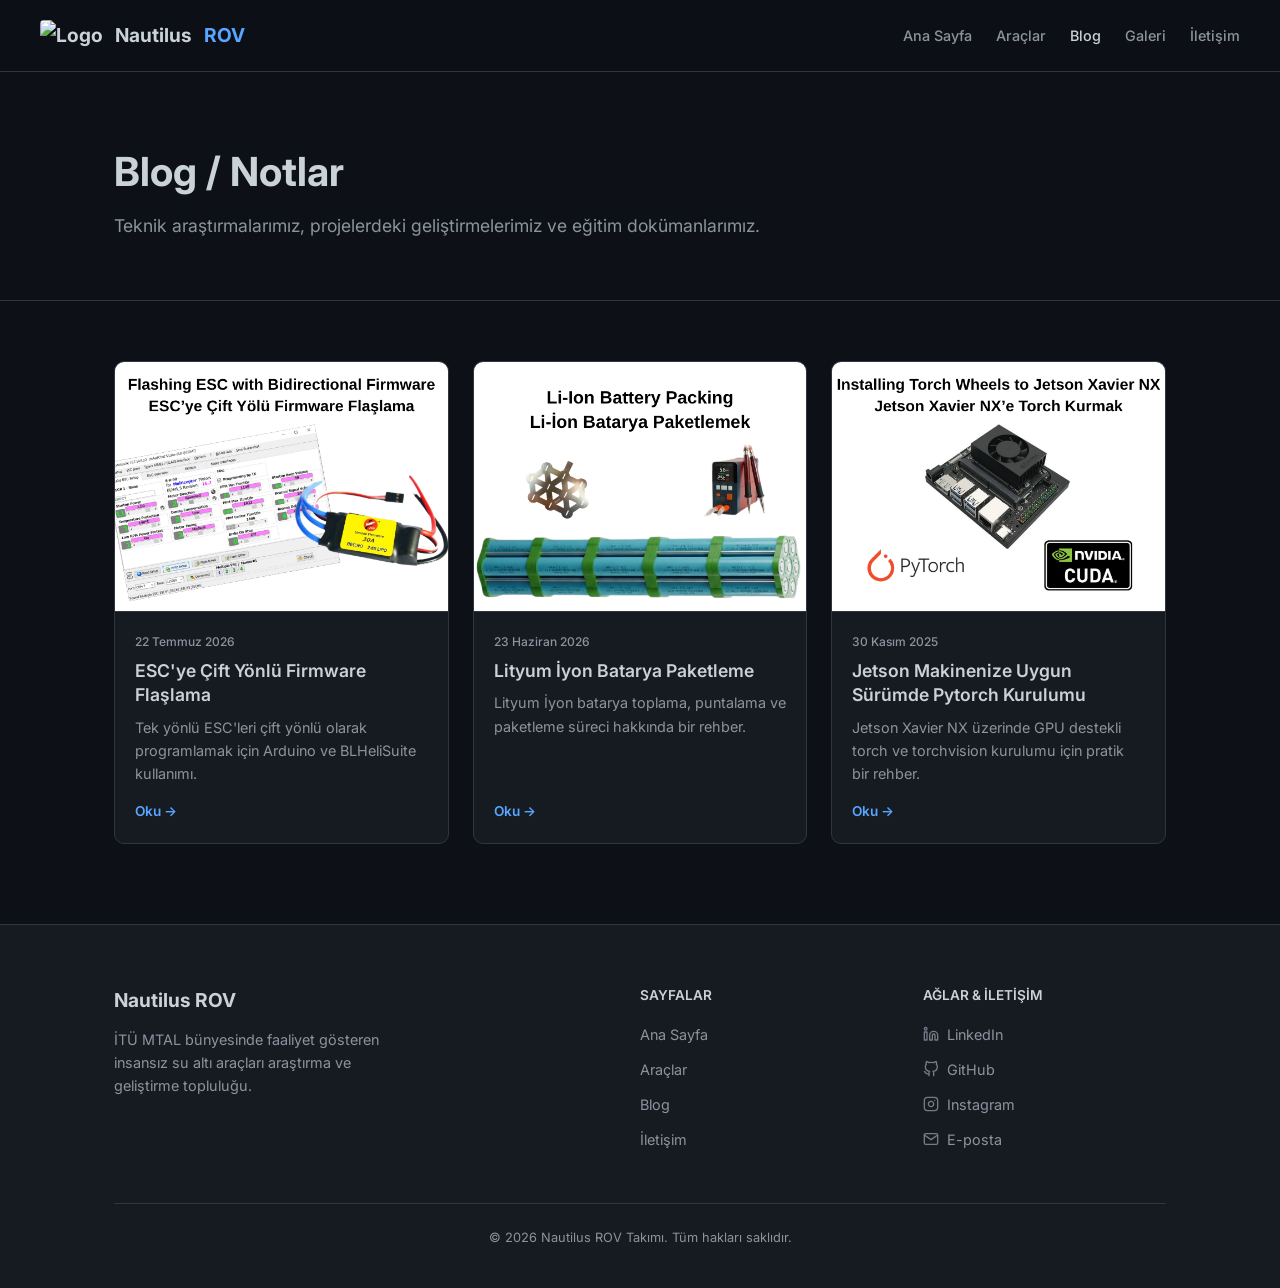
==== commit d7876b0c: "new-blog" ====
--- a/blog.html
+++ b/blog.html
@@ -149,11 +149,19 @@
             },
             {
                 id: "blog2",
-                date: "2025-06-23",
+                date: "2026-06-23",
                 title: "Lityum İyon Batarya Paketleme",
                 excerpt: "Lityum İyon batarya toplama, puntalama ve paketleme süreci hakkında bir rehber.",
                 image: "image/blog-imgs/blog2/blog2.png",
                 link: "blog-posts/li-ion-battery-pack.html"
+            },
+            {
+                id: "blog3",
+                date: "2026-07-22",
+                title: "ESC'ye Çift Yönlü Firmware Flaşlama",
+                excerpt: "Tek yönlü ESC'leri çift yönlü olarak programlamak için Arduino ve BLHeliSuite kullanımı.",
+                image: "image/blog-imgs/blog3/blog3.png",
+                link: "blog-posts/flash-firmware-to-esc.html"
             }
         ];
 
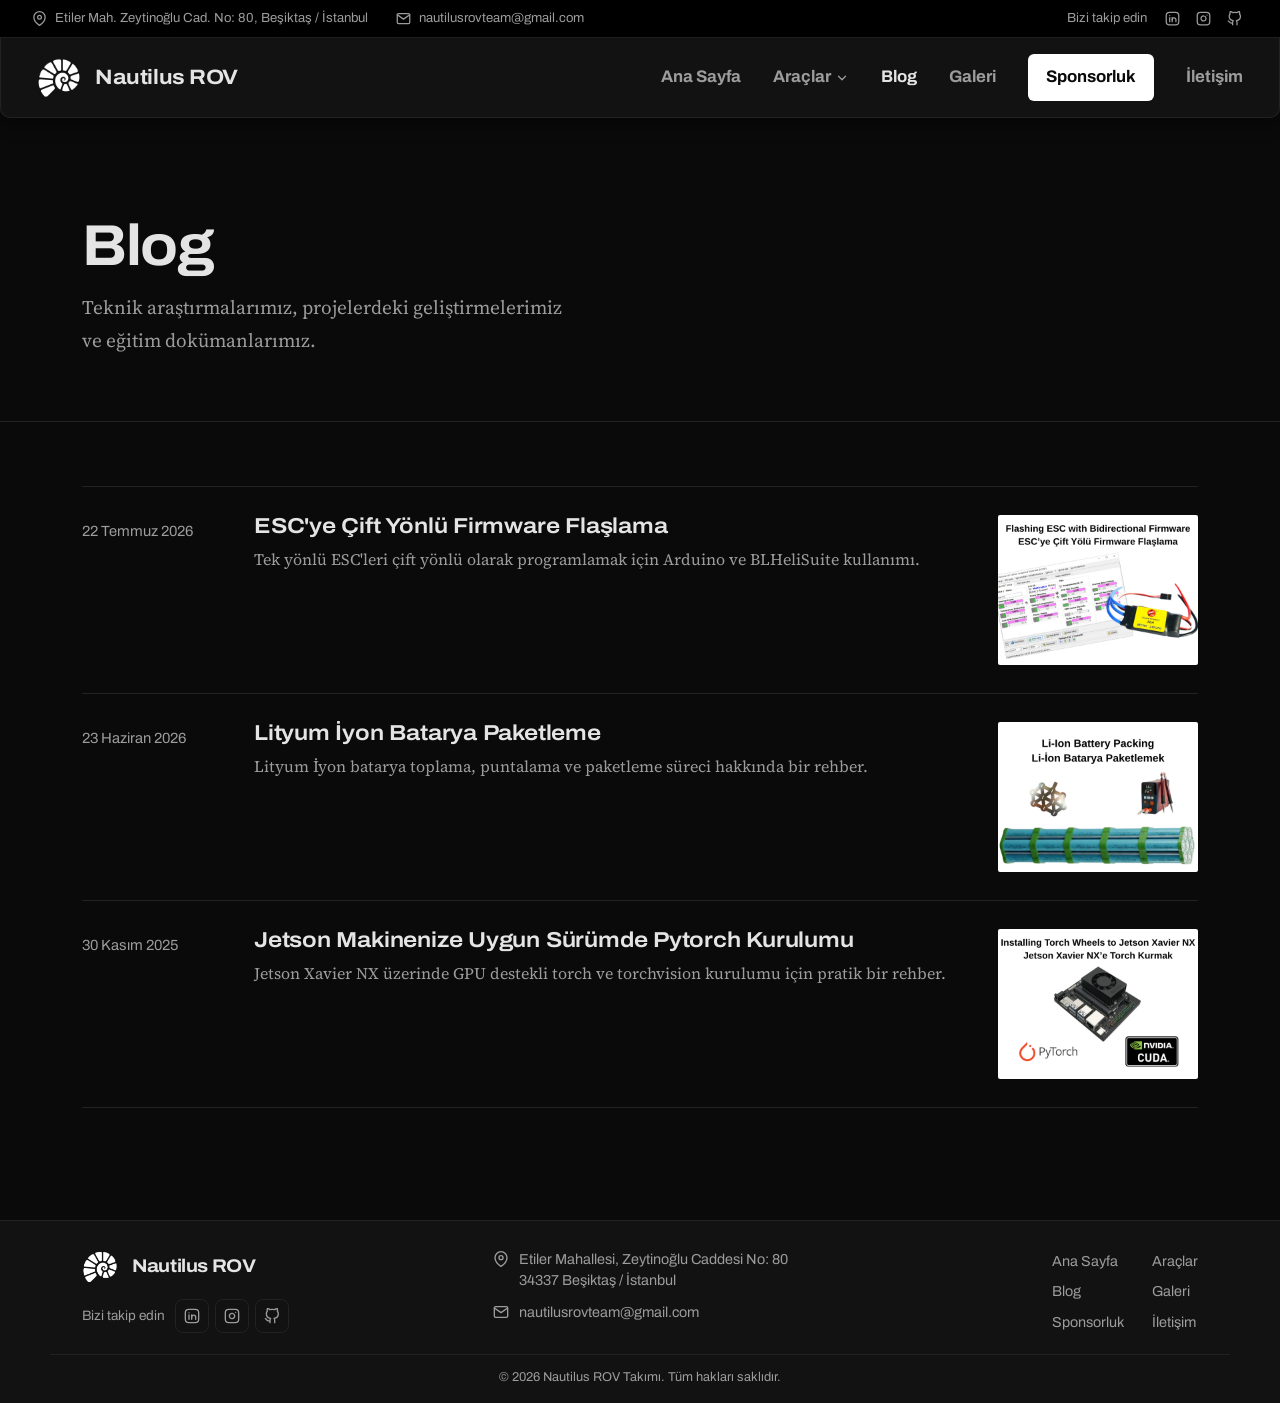
==== commit 9947a3a2: "update" ====
--- a/blog.html
+++ b/blog.html
@@ -4,181 +4,103 @@
     <meta charset="UTF-8">
     <meta name="viewport" content="width=device-width, initial-scale=1.0">
     <title>Blog | Nautilus ROV</title>
-    <link rel="icon" href="image/logo.ico" type="image/x-icon">
-    <link href="https://fonts.googleapis.com/css2?family=Inter:wght@400;500;600;700&display=swap" rel="stylesheet">
-    
-    <style>
-        :root {
-            --bg: #0d1117; --surface: #161b22; --border: #30363d; --blue: #58a6ff;
-            --text-primary: #c9d1d9; --text-secondary: #8b949e; --sans: 'Inter', sans-serif;
-            --r: 6px; --r-lg: 10px;
-        }
-
-        * { margin: 0; padding: 0; box-sizing: border-box; }
-        body { background: var(--bg); color: var(--text-primary); font-family: var(--sans); line-height: 1.6; }
-        a { text-decoration: none; transition: 0.2s; }
-
-        header {
-            position: fixed; top: 0; left: 0; width: 100%; z-index: 100;
-            height: 72px; padding: 0 40px; display: flex; align-items: center; justify-content: space-between;
-            background: rgba(13, 17, 23, 0.95); border-bottom: 1px solid var(--border);
-            backdrop-filter: blur(8px);
-        }
-        .logo { display: flex; align-items: center; gap: 12px; font-weight: 700; color: var(--text-primary); font-size: 1.2rem; }
-        .logo img { height: 32px; border-radius: 4px; }
-        nav ul { list-style: none; display: flex; gap: 24px; }
-        nav ul li a { color: var(--text-secondary); font-size: 0.9rem; font-weight: 500; }
-        nav ul li a:hover, nav ul li a.active { color: var(--text-primary); }
-
-        .container { max-width: 1100px; margin: 0 auto; padding: 0 24px; }
-        
-        .page-header { padding: 140px 0 60px; border-bottom: 1px solid var(--border); margin-bottom: 60px;}
-        .page-title { font-size: 2.5rem; font-weight: 700; color: var(--text-primary); }
-        .page-desc { color: var(--text-secondary); margin-top: 8px; font-size: 1.1rem;}
-
-        .blog-grid { display: grid; grid-template-columns: repeat(auto-fill, minmax(320px, 1fr)); gap: 24px; }
-        .blog-card { background: var(--surface); border: 1px solid var(--border); border-radius: var(--r-lg); overflow: hidden; display: flex; flex-direction: column; transition: border-color 0.2s;}
-        .blog-card:hover { border-color: var(--blue); }
-        .blog-img { width: 100%; aspect-ratio: 4/3; object-fit: cover; border-bottom: 1px solid var(--border); }
-        .blog-body { padding: 20px; display: flex; flex-direction: column; flex: 1; }
-        .blog-date { font-size: 0.75rem; color: var(--text-secondary); margin-bottom: 8px; font-weight: 500;}
-        .blog-title { font-size: 1.1rem; font-weight: 600; color: var(--text-primary); margin-bottom: 8px; line-height: 1.4; }
-        .blog-excerpt { font-size: 0.9rem; color: var(--text-secondary); flex: 1; margin-bottom: 16px; }
-        .blog-read { font-size: 0.85rem; color: var(--blue); font-weight: 600; }
-
-        footer { padding: 60px 0 40px; background: var(--surface); border-top: 1px solid var(--border); margin-top: 80px; }
-        .footer-grid { display: grid; grid-template-columns: 2fr 1fr 1fr; gap: 40px; margin-bottom: 40px; }
-        .footer-desc { color: var(--text-secondary); font-size: 0.9rem; margin-top: 12px; max-width: 300px; }
-        .footer-title { font-size: 0.85rem; color: var(--text-primary); font-weight: 600; margin-bottom: 16px; text-transform: uppercase; }
-        
-        .footer-links a { color: var(--text-secondary); font-size: 0.9rem; display: flex; align-items: center; gap: 8px; margin-bottom: 12px; }
-        .footer-links a svg { width: 16px; height: 16px; opacity: 0.8; transition: 0.2s; }
-        .footer-links a:hover { color: var(--blue); }
-        .footer-links a:hover svg { opacity: 1; }
-
-        .footer-bottom { border-top: 1px solid var(--border); padding-top: 24px; font-size: 0.8rem; color: var(--text-secondary); text-align: center; }
-
-        @media (max-width: 768px) {
-            header { padding: 0 20px; }
-            nav ul { display: none; }
-            .blog-grid, .footer-grid { grid-template-columns: 1fr; }
-        }
-    </style>
+    <meta name="description" content="Nautilus ROV Takımı'nın teknik notları ve rehberleri.">
+    <link rel="icon" href="image/favicon.png" type="image/png" media="(prefers-color-scheme: light)">
+    <link rel="icon" href="image/favicon-dark.png" type="image/png" media="(prefers-color-scheme: dark)">
+    <link rel="icon" href="image/logo.ico" type="image/x-icon" sizes="any">
+    <link rel="preconnect" href="https://fonts.googleapis.com">
+    <link rel="preconnect" href="https://fonts.gstatic.com" crossorigin>
+    <link href="https://fonts.googleapis.com/css2?family=Archivo:wdth,wght@62..125,400..800&family=Source+Serif+4:ital,opsz,wght@0,8..60,400..700;1,8..60,400&display=swap" rel="stylesheet">
+    <link rel="stylesheet" href="assets/css/style.css">
 </head>
 <body>
 
+    <div class="masthead">
+        <div class="topbar">
+            <ul class="topbar-info">
+                <li class="topbar-address"><svg viewBox="0 0 24 24" fill="none" stroke="currentColor" stroke-width="2" stroke-linecap="round" stroke-linejoin="round" aria-hidden="true"><path d="M21 10c0 7-9 13-9 13s-9-6-9-13a9 9 0 0 1 18 0z"></path><circle cx="12" cy="10" r="3"></circle></svg><span>Etiler Mah. Zeytinoğlu Cad. No: 80, Beşiktaş / İstanbul</span></li>
+                <li><a href="mailto:nautilusrovteam@gmail.com"><svg viewBox="0 0 24 24" fill="none" stroke="currentColor" stroke-width="2" stroke-linecap="round" stroke-linejoin="round" aria-hidden="true"><path d="M4 4h16c1.1 0 2 .9 2 2v12c0 1.1-.9 2-2 2H4c-1.1 0-2-.9-2-2V6c0-1.1.9-2 2-2z"></path><polyline points="22,6 12,13 2,6"></polyline></svg><span>nautilusrovteam@gmail.com</span></a></li>
+            </ul>
+            <ul class="topbar-social">
+                <li class="topbar-label">Bizi takip edin</li>
+                <li><a href="https://linkedin.com/company/nautilusrov" target="_blank" rel="noopener" aria-label="LinkedIn"><svg viewBox="0 0 24 24" fill="none" stroke="currentColor" stroke-width="2" stroke-linecap="round" stroke-linejoin="round" aria-hidden="true"><rect x="2" y="2" width="20" height="20" rx="5" ry="5"></rect><path d="M7.5 10.5V17"></path><path d="M7.5 7.3v.01"></path><path d="M11.5 17v-6.5"></path><path d="M11.5 13.8a3 3 0 0 1 6 0V17"></path></svg></a></li>
+                <li><a href="https://instagram.com/nautilusrovteam" target="_blank" rel="noopener" aria-label="Instagram"><svg viewBox="0 0 24 24" fill="none" stroke="currentColor" stroke-width="2" stroke-linecap="round" stroke-linejoin="round" aria-hidden="true"><rect x="2" y="2" width="20" height="20" rx="5" ry="5"></rect><path d="M16 11.37A4 4 0 1 1 12.63 8 4 4 0 0 1 16 11.37z"></path><line x1="17.5" y1="6.5" x2="17.51" y2="6.5"></line></svg></a></li>
+                <li><a href="https://github.com/itumtal-nautilusrov" target="_blank" rel="noopener" aria-label="GitHub"><svg viewBox="0 0 24 24" fill="none" stroke="currentColor" stroke-width="2" stroke-linecap="round" stroke-linejoin="round" aria-hidden="true"><path d="M9 19c-5 1.5-5-2.5-7-3m14 6v-3.87a3.37 3.37 0 0 0-.94-2.61c3.14-.35 6.44-1.54 6.44-7A5.44 5.44 0 0 0 20 4.77 5.07 5.07 0 0 0 19.91 1S18.73.65 16 2.48a13.38 13.38 0 0 0-7 0C6.27.65 5.09 1 5.09 1A5.07 5.07 0 0 0 5 4.77a5.44 5.44 0 0 0-1.5 3.78c0 5.42 3.3 6.61 6.44 7A3.37 3.37 0 0 0 9 18.13V22"></path></svg></a></li>
+            </ul>
+        </div>
     <header>
-        <a href="index.html" class="logo">
-            <img src="image/logo.png" alt="Logo"> Nautilus <span style="color:var(--blue)">ROV</span>
+        <a href="index.html" class="logo" aria-label="Nautilus ROV ana sayfa">
+            <img class="logo-img" src="image/logo-dark.png" alt="Nautilus ROV logosu">
+            <span class="wordmark">Nautilus ROV</span>
         </a>
-        <nav>
-            <ul>
-                <li><a href="index.html">Ana Sayfa</a></li>
-                <li><a href="sarica.html">Araçlar</a></li>
-                <li><a href="blog.html" class="active">Blog</a></li>
-                <li><a href="gallery.html">Galeri</a></li>
-                <li><a href="contact.html">İletişim</a></li>
-            </ul>
-        </nav>
+        <div class="header-right">
+            <nav id="site-nav" aria-label="Ana menü">
+                <ul>
+                    <li><a href="index.html">Ana Sayfa</a></li>
+                    <li class="has-sub">
+                        <a href="sarica.html" aria-haspopup="true">Araçlar <svg class="chev" viewBox="0 0 24 24" fill="none" stroke="currentColor" stroke-width="2.2" stroke-linecap="round" stroke-linejoin="round" aria-hidden="true"><polyline points="6 9 12 15 18 9"></polyline></svg></a>
+                        <ul class="sub" aria-label="Araçlar">
+                            <li><a href="sarica.html">Sarıca</a></li>
+                        </ul>
+                    </li>
+                    <li><a href="blog.html" class="active" aria-current="page">Blog</a></li>
+                    <li><a href="gallery.html">Galeri</a></li>
+                    <li><a href="sponsorship.html" class="nav-cta">Sponsorluk</a></li>
+                    <li><a href="contact.html">İletişim</a></li>
+                </ul>
+            </nav>
+            <button class="icon-btn menu-toggle" type="button" aria-label="Menüyü aç" aria-controls="site-nav" aria-expanded="false">
+                <svg viewBox="0 0 24 24" fill="none" stroke="currentColor" stroke-width="2" stroke-linecap="round"><path d="M4 7h16M4 12h16M4 17h16"></path></svg>
+            </button>
+        </div>
     </header>
+    </div>
 
     <main>
-        <div class="page-header">
-            <div class="container">
-                <h1 class="page-title">Blog / Notlar</h1>
-                <p class="page-desc">Teknik araştırmalarımız, projelerdeki geliştirmelerimiz ve eğitim dokümanlarımız.</p>
+        <section class="page-head">
+            <div class="wrap">
+                <h1>Blog</h1>
+                <p>Teknik araştırmalarımız, projelerdeki geliştirmelerimiz ve eğitim dokümanlarımız.</p>
             </div>
-        </div>
+        </section>
 
-        <div class="container">
-            <div class="blog-grid" id="all-blogs"></div>
+        <div class="wrap page-body">
+            <ul class="posts" id="all-posts"></ul>
         </div>
     </main>
 
     <footer>
-        <div class="container">
-            <div class="footer-grid">
-                <div>
-                    <div class="logo">Nautilus ROV</div>
-                    <p class="footer-desc">İTÜ MTAL bünyesinde faaliyet gösteren insansız su altı araçları araştırma ve geliştirme topluluğu.</p>
-                </div>
-                <div>
-                    <div class="footer-title">Sayfalar</div>
-                    <div class="footer-links">
-                        <a href="../index.html">Ana Sayfa</a>
-                        <a href="../sarica.html">Araçlar</a>
-                        <a href="../blog.html">Blog</a>
-                        <a href="../contact.html">İletişim</a>
-                    </div>
-                </div>
-                <div>
-                    <div class="footer-title">Ağlar & İletişim</div>
-                    <div class="footer-links">
-                        <a href="https://linkedin.com/company/nautilusrov" target="_blank">
-                            <svg viewBox="0 0 24 24" fill="none" stroke="currentColor" stroke-width="2" stroke-linecap="round" stroke-linejoin="round"><path d="M16 8a6 6 0 0 1 6 6v7h-4v-7a2 2 0 0 0-2-2 2 2 0 0 0-2 2v7h-4v-7a6 6 0 0 1 6-6z"></path><rect x="2" y="9" width="4" height="12"></rect><circle cx="4" cy="4" r="2"></circle></svg>
-                            LinkedIn
-                        </a>
-                        <a href="https://github.com/itumtal-nautilusrov" target="_blank">
-                            <svg viewBox="0 0 24 24" fill="none" stroke="currentColor" stroke-width="2" stroke-linecap="round" stroke-linejoin="round"><path d="M9 19c-5 1.5-5-2.5-7-3m14 6v-3.87a3.37 3.37 0 0 0-.94-2.61c3.14-.35 6.44-1.54 6.44-7A5.44 5.44 0 0 0 20 4.77 5.07 5.07 0 0 0 19.91 1S18.73.65 16 2.48a13.38 13.38 0 0 0-7 0C6.27.65 5.09 1 5.09 1A5.07 5.07 0 0 0 5 4.77a5.44 5.44 0 0 0-1.5 3.78c0 5.42 3.3 6.61 6.44 7A3.37 3.37 0 0 0 9 18.13V22"></path></svg>
-                            GitHub
-                        </a>
-                        <a href="https://instagram.com/nautilusrovteam" target="_blank">
-                            <svg viewBox="0 0 24 24" fill="none" stroke="currentColor" stroke-width="2" stroke-linecap="round" stroke-linejoin="round"><rect x="2" y="2" width="20" height="20" rx="5" ry="5"></rect><path d="M16 11.37A4 4 0 1 1 12.63 8 4 4 0 0 1 16 11.37z"></path><line x1="17.5" y1="6.5" x2="17.51" y2="6.5"></line></svg>
-                            Instagram
-                        </a>
-                        <a href="mailto:nautilusrovteam@gmail.com">
-                            <svg viewBox="0 0 24 24" fill="none" stroke="currentColor" stroke-width="2" stroke-linecap="round" stroke-linejoin="round"><path d="M4 4h16c1.1 0 2 .9 2 2v12c0 1.1-.9 2-2 2H4c-1.1 0-2-.9-2-2V6c0-1.1.9-2 2-2z"></path><polyline points="22,6 12,13 2,6"></polyline></svg>
-                            E-posta
-                        </a>
-                    </div>
+        <div class="wrap foot">
+            <div>
+                <a href="index.html" class="logo"><img class="logo-img" src="image/logo-dark.png" alt="Nautilus ROV logosu"><span class="wordmark">Nautilus ROV</span></a>
+                <div class="foot-follow">
+                    <span>Bizi takip edin</span>
+                    <ul class="foot-social">
+                        <li><a href="https://linkedin.com/company/nautilusrov" target="_blank" rel="noopener" aria-label="LinkedIn"><svg viewBox="0 0 24 24" fill="none" stroke="currentColor" stroke-width="2" stroke-linecap="round" stroke-linejoin="round" aria-hidden="true"><rect x="2" y="2" width="20" height="20" rx="5" ry="5"></rect><path d="M7.5 10.5V17"></path><path d="M7.5 7.3v.01"></path><path d="M11.5 17v-6.5"></path><path d="M11.5 13.8a3 3 0 0 1 6 0V17"></path></svg></a></li>
+                        <li><a href="https://instagram.com/nautilusrovteam" target="_blank" rel="noopener" aria-label="Instagram"><svg viewBox="0 0 24 24" fill="none" stroke="currentColor" stroke-width="2" stroke-linecap="round" stroke-linejoin="round" aria-hidden="true"><rect x="2" y="2" width="20" height="20" rx="5" ry="5"></rect><path d="M16 11.37A4 4 0 1 1 12.63 8 4 4 0 0 1 16 11.37z"></path><line x1="17.5" y1="6.5" x2="17.51" y2="6.5"></line></svg></a></li>
+                        <li><a href="https://github.com/itumtal-nautilusrov" target="_blank" rel="noopener" aria-label="GitHub"><svg viewBox="0 0 24 24" fill="none" stroke="currentColor" stroke-width="2" stroke-linecap="round" stroke-linejoin="round" aria-hidden="true"><path d="M9 19c-5 1.5-5-2.5-7-3m14 6v-3.87a3.37 3.37 0 0 0-.94-2.61c3.14-.35 6.44-1.54 6.44-7A5.44 5.44 0 0 0 20 4.77 5.07 5.07 0 0 0 19.91 1S18.73.65 16 2.48a13.38 13.38 0 0 0-7 0C6.27.65 5.09 1 5.09 1A5.07 5.07 0 0 0 5 4.77a5.44 5.44 0 0 0-1.5 3.78c0 5.42 3.3 6.61 6.44 7A3.37 3.37 0 0 0 9 18.13V22"></path></svg></a></li>
+                    </ul>
                 </div>
             </div>
-            <div class="footer-bottom">© 2026 Nautilus ROV Takımı. Tüm hakları saklıdır.</div>
+            <ul class="foot-contact">
+                <li><svg viewBox="0 0 24 24" fill="none" stroke="currentColor" stroke-width="2" stroke-linecap="round" stroke-linejoin="round" aria-hidden="true"><path d="M21 10c0 7-9 13-9 13s-9-6-9-13a9 9 0 0 1 18 0z"></path><circle cx="12" cy="10" r="3"></circle></svg><span>Etiler Mahallesi, Zeytinoğlu Caddesi No: 80<br>34337 Beşiktaş / İstanbul</span></li>
+                <li><svg viewBox="0 0 24 24" fill="none" stroke="currentColor" stroke-width="2" stroke-linecap="round" stroke-linejoin="round" aria-hidden="true"><path d="M4 4h16c1.1 0 2 .9 2 2v12c0 1.1-.9 2-2 2H4c-1.1 0-2-.9-2-2V6c0-1.1.9-2 2-2z"></path><polyline points="22,6 12,13 2,6"></polyline></svg><a href="mailto:nautilusrovteam@gmail.com">nautilusrovteam@gmail.com</a></li>
+            </ul>
+            <nav class="foot-links" aria-label="Alt menü">
+                <ul>
+                    <li><a href="index.html">Ana Sayfa</a></li>
+                    <li><a href="sarica.html">Araçlar</a></li>
+                    <li><a href="blog.html">Blog</a></li>
+                    <li><a href="gallery.html">Galeri</a></li>
+                    <li><a href="sponsorship.html">Sponsorluk</a></li>
+                    <li><a href="contact.html">İletişim</a></li>
+                </ul>
+            </nav>
         </div>
+        <div class="wrap foot-bottom">© <span data-year>2026</span> Nautilus ROV Takımı. Tüm hakları saklıdır.</div>
     </footer>
-
-    <script>
-        const blogData = [
-            {
-                id: "blog1",
-                date: "2025-11-30",
-                title: "Jetson Makinenize Uygun Sürümde Pytorch Kurulumu",
-                excerpt: "Jetson Xavier NX üzerinde GPU destekli torch ve torchvision kurulumu için pratik bir rehber.",
-                image: "image/blog-imgs/blog1/blog1.png",
-                link: "blog-posts/pytorch-for-jetson.html"
-            },
-            {
-                id: "blog2",
-                date: "2026-06-23",
-                title: "Lityum İyon Batarya Paketleme",
-                excerpt: "Lityum İyon batarya toplama, puntalama ve paketleme süreci hakkında bir rehber.",
-                image: "image/blog-imgs/blog2/blog2.png",
-                link: "blog-posts/li-ion-battery-pack.html"
-            },
-            {
-                id: "blog3",
-                date: "2026-07-22",
-                title: "ESC'ye Çift Yönlü Firmware Flaşlama",
-                excerpt: "Tek yönlü ESC'leri çift yönlü olarak programlamak için Arduino ve BLHeliSuite kullanımı.",
-                image: "image/blog-imgs/blog3/blog3.png",
-                link: "blog-posts/flash-firmware-to-esc.html"
-            }
-        ];
-
-        const sortedBlogs = blogData.sort((a, b) => new Date(b.date) - new Date(a.date));
-        const formatTarih = (iso) => new Date(iso).toLocaleDateString('tr-TR', { day: 'numeric', month: 'long', year: 'numeric' });
-
-        document.getElementById('all-blogs').innerHTML = sortedBlogs.map(blog => `
-            <a href="${blog.link}" class="blog-card">
-                <img src="${blog.image}" alt="${blog.title}" class="blog-img">
-                <div class="blog-body">
-                    <div class="blog-date">${formatTarih(blog.date)}</div>
-                    <h3 class="blog-title">${blog.title}</h3>
-                    <p class="blog-excerpt">${blog.excerpt}</p>
-                    <span class="blog-read">Oku →</span>
-                </div>
-            </a>
-        `).join('');
-    </script>
+    <script src="assets/js/main.js"></script>
+    <script src="assets/js/posts.js"></script>
+    <script>renderPosts(document.getElementById('all-posts'));</script>
 </body>
-</html>+</html>
--- a/assets/css/style.css
+++ b/assets/css/style.css
@@ -0,0 +1,459 @@
+/* ==========================================================================
+   Nautilus ROV - shared stylesheet
+
+   Design notes
+   - Dark only: neutral #0a0a0a page, slightly lifted surfaces, soft
+     off-white text. Steel blue is the brand colour; a muted gold appears
+     only as the keyboard focus ring.
+   - Type: Archivo for headings and UI, Source Serif 4 for reading.
+   - Layout: left aligned rows. Section heading in a narrow left column,
+     content on the right. No card grids.
+   - Masthead: a thin info bar above the nav. It slides away once the page
+     is scrolled, leaving only the nav; it returns at the top of the page.
+   ========================================================================== */
+
+:root {
+    --paper: #0a0a0a;        /* page background */
+    --topbar: #000000;       /* info bar above the nav */
+    --surface: #121212;      /* header, form fields, raised areas */
+    --mist: #1a1a1a;         /* quiet fills */
+    --ink: #e4e4e4;          /* body text */
+    --ink-soft: #9c9c9c;     /* secondary text */
+    --rule: #222222;         /* hairlines */
+    --brand: #3f7fab;        /* primary buttons */
+    --brand-hover: #4a8cb9;
+    --on-brand: #ffffff;
+    --current: #86b8d6;      /* links */
+    --gold: #cfaa4a;         /* keyboard focus ring */
+    --band-bg: #121212;
+    --band-text: #e4e4e4;
+    --band-soft: #9c9c9c;
+    --watermark: 0.05;
+    --topbar-h: 38px;
+
+    --display: 'Archivo', 'Helvetica Neue', Arial, sans-serif;
+    --serif: 'Source Serif 4', Georgia, serif;
+    --mono: ui-monospace, SFMono-Regular, Menlo, Consolas, monospace;
+    --measure: 66ch;
+    color-scheme: dark;
+}
+
+/* ---------- Base ---------- */
+* { margin: 0; padding: 0; box-sizing: border-box; }
+html { scroll-behavior: smooth; }
+body {
+    background: var(--paper); color: var(--ink);
+    font-family: var(--serif); font-size: 1.0625rem; line-height: 1.7;
+    -webkit-font-smoothing: antialiased; text-rendering: optimizeLegibility;
+}
+a { color: inherit; text-decoration: none; }
+img { max-width: 100%; display: block; }
+:focus-visible { outline: 3px solid var(--gold); outline-offset: 2px; }
+
+h1, h2, h3 { font-family: var(--display); font-stretch: 112%; line-height: 1.1; letter-spacing: -0.01em; }
+
+.wrap { max-width: 1180px; margin: 0 auto; padding: 0 32px; }
+
+/* ---------- Header ---------- */
+.masthead {
+    position: sticky; top: 0; z-index: 100;
+    transition: transform 0.35s ease;
+}
+.masthead.compact { transform: translateY(calc(-1 * var(--topbar-h))); }
+
+.topbar {
+    height: var(--topbar-h); padding: 0 32px;
+    display: flex; align-items: center; justify-content: space-between; gap: 24px;
+    background: var(--topbar); border-bottom: 1px solid var(--rule);
+    font-family: var(--display); font-size: 0.82rem; color: var(--ink-soft);
+}
+.topbar ul { list-style: none; display: flex; align-items: center; }
+.topbar-info { gap: 28px; min-width: 0; }
+.topbar-info li, .topbar-info a { display: flex; align-items: center; gap: 8px; white-space: nowrap; }
+.topbar-info span { overflow: hidden; text-overflow: ellipsis; }
+.topbar-info a:hover { color: var(--ink); }
+.topbar svg { width: 15px; height: 15px; flex-shrink: 0; }
+.topbar-social { gap: 4px; }
+.topbar-label { margin-right: 8px; }
+.topbar-social a { display: flex; padding: 6px; border-radius: 4px; }
+.topbar-social a:hover { color: var(--ink); background: var(--mist); }
+
+header {
+    position: relative;
+    height: 80px; padding: 0 36px;
+    display: flex; align-items: center; justify-content: space-between;
+    background: var(--surface);
+    border: 1px solid var(--rule); border-top: none;
+    border-radius: 0 0 10px 10px;
+    box-shadow: 0 6px 18px rgba(0, 0, 0, 0.45);
+    font-family: var(--display);
+}
+.logo { display: flex; align-items: center; gap: 14px; }
+.logo .logo-img { width: 44px; height: 44px; }
+.wordmark { font-weight: 700; font-size: 1.3rem; font-stretch: 110%; letter-spacing: -0.02em; }
+
+.header-right { display: flex; align-items: center; gap: 24px; }
+header nav > ul { list-style: none; display: flex; align-items: center; gap: 32px; }
+header nav a { position: relative; display: flex; align-items: center; gap: 4px; font-size: 1.05rem; font-weight: 700; color: var(--ink-soft); padding: 28px 0; }
+header nav a:hover { color: var(--ink); }
+header nav a.active { color: var(--ink); }
+header nav .chev { width: 14px; height: 14px; transition: transform 0.2s ease; }
+
+/* Araçlar dropdown */
+.has-sub { position: relative; }
+.sub {
+    list-style: none; position: absolute; top: 100%; left: -14px; min-width: 200px;
+    padding: 6px; background: var(--surface);
+    border: 1px solid var(--rule); border-top: none; border-radius: 0 0 8px 8px;
+    box-shadow: 0 10px 24px rgba(0, 0, 0, 0.5);
+    opacity: 0; visibility: hidden; transform: translateY(-6px);
+    transition: opacity 0.18s ease, transform 0.18s ease, visibility 0.18s;
+}
+.has-sub:hover .sub, .has-sub:focus-within .sub { opacity: 1; visibility: visible; transform: none; }
+.has-sub:hover .chev, .has-sub:focus-within .chev { transform: rotate(180deg); }
+.sub a { padding: 10px 12px; border-radius: 6px; }
+.sub a:hover { background: var(--mist); }
+.sub a.active { background: var(--mist); }
+
+/* Sponsorluk: white box */
+header nav a.nav-cta {
+    padding: 7px 16px; border-radius: 6px; border: 2px solid transparent;
+    background: #ffffff; color: #0a0a0a;
+}
+header nav a.nav-cta:hover { background: #e6e6e6; color: #0a0a0a; }
+/* On the sponsorship page only: rainbow border */
+header nav a.nav-cta.active {
+    background:
+        linear-gradient(#ffffff, #ffffff) padding-box,
+        linear-gradient(90deg, #ff3b30, #ff9500, #ffcc00, #34c759, #00c7be, #007aff, #af52de) border-box;
+}
+
+.icon-btn {
+    display: inline-flex; align-items: center; justify-content: center;
+    width: 40px; height: 40px; border-radius: 50%;
+    background: none; border: 1px solid var(--rule); color: var(--ink); cursor: pointer;
+}
+.icon-btn:hover { border-color: var(--ink); }
+.icon-btn svg { width: 18px; height: 18px; }
+.menu-toggle { display: none; }
+
+/* ---------- Buttons ---------- */
+.btn {
+    display: inline-flex; align-items: center; gap: 10px;
+    font-family: var(--display); font-size: 1rem; font-weight: 600;
+    padding: 13px 26px; border-radius: 4px; cursor: pointer; border: 1px solid var(--ink);
+}
+.btn-primary { background: var(--brand); border-color: var(--brand); color: var(--on-brand); }
+.btn-primary:hover { background: var(--brand-hover); border-color: var(--brand-hover); }
+.btn-plain { background: transparent; color: var(--ink); border-color: var(--rule); }
+.btn-plain:hover { border-color: var(--brand); color: var(--brand); }
+.actions { display: flex; flex-wrap: wrap; gap: 14px; }
+
+/* ---------- Home: intro ---------- */
+.intro { position: relative; overflow: hidden; isolation: isolate; }
+.intro .wrap { position: relative; z-index: 1; padding-top: 104px; padding-bottom: 32px; }
+.intro h1 {
+    font-size: clamp(2.4rem, 5.2vw, 4.4rem); font-weight: 700; font-stretch: 108%;
+    letter-spacing: -0.025em; line-height: 1.05; max-width: 14ch; margin-bottom: 32px;
+}
+.intro .lede { font-size: 1.3rem; line-height: 1.55; color: var(--ink-soft); max-width: 34ch; margin-bottom: 40px; }
+.intro .quote { background: none; border-left: 2px solid var(--rule); padding: 2px 0 2px 18px; margin: 64px 0 0; max-width: 36ch; font-style: italic; font-size: 1.15rem; }
+.intro .quote cite { display: block; font-style: normal; font-family: var(--display); font-size: 0.9rem; color: var(--ink-soft); margin-top: 6px; }
+.intro .spiral { position: absolute; z-index: -1; right: 32px; top: 50%; transform: translateY(-50%); width: 46%; max-width: 520px; opacity: var(--watermark); pointer-events: none; }
+.spiral .logo-img { width: 100%; height: auto; }
+
+.photo-band { padding-top: 56px; }
+.photo-band img { width: 100%; aspect-ratio: 21 / 9; object-fit: cover; object-position: 50% 55%; border-radius: 4px; }
+
+/* ---------- Rows (heading left, content right) ---------- */
+.row { border-bottom: 1px solid var(--rule); }
+.row > .wrap { display: grid; grid-template-columns: 4fr 8fr; gap: 64px; padding-top: 104px; padding-bottom: 104px; }
+.row-head h2 { font-size: clamp(1.8rem, 3vw, 2.4rem); font-weight: 750; }
+.row-head p { margin-top: 12px; color: var(--ink-soft); font-size: 1rem; max-width: 26ch; }
+.row-head-inner { position: sticky; top: 120px; }
+.row-body { max-width: 740px; }
+.row-body > * + * { margin-top: 36px; }
+.row-body h3 { font-size: 1.3rem; font-weight: 650; margin-bottom: 8px; }
+.row-body p { max-width: var(--measure); }
+.split { display: grid; grid-template-columns: 1fr 1fr; gap: 40px; }
+.split p { color: var(--ink-soft); }
+.figure img { width: 100%; aspect-ratio: 16/9; object-fit: cover; border-radius: 4px; }
+.text-link { display: inline-block; font-family: var(--display); font-weight: 600; color: var(--current); border-bottom: 2px solid currentColor; padding-bottom: 2px; }
+.text-link:hover { color: var(--ink); }
+
+/* Spec sheet */
+.specs { width: 100%; border-collapse: collapse; font-size: 1rem; }
+.specs caption { text-align: left; font-family: var(--display); font-weight: 650; font-size: 1.3rem; margin-bottom: 12px; }
+.specs th, .specs td { text-align: left; padding: 14px 0; border-top: 1px solid var(--rule); vertical-align: top; }
+.specs tr:last-child th, .specs tr:last-child td { border-bottom: 1px solid var(--rule); }
+.specs th { font-family: var(--display); font-weight: 600; width: 38%; padding-right: 24px; }
+.specs td { color: var(--ink-soft); }
+
+.plain-list { list-style: none; }
+.plain-list li { padding: 12px 0 12px 24px; border-top: 1px solid var(--rule); position: relative; }
+.plain-list li:last-child { border-bottom: 1px solid var(--rule); }
+.plain-list li::before { content: ""; position: absolute; left: 0; top: 25px; width: 12px; height: 2px; background: var(--current); }
+
+.tags { display: flex; flex-wrap: wrap; gap: 8px; list-style: none; }
+.tags li { font-family: var(--display); font-size: 0.92rem; padding: 6px 14px; border: 1px solid var(--rule); border-radius: 999px; }
+
+/* ---------- Post list ---------- */
+.posts { list-style: none; }
+.post {
+    display: grid; grid-template-columns: 140px 1fr 200px; gap: 32px; align-items: start;
+    padding: 28px 0; border-top: 1px solid var(--rule);
+}
+.posts li:last-child .post { border-bottom: 1px solid var(--rule); }
+.post time { font-family: var(--display); font-size: 0.92rem; color: var(--ink-soft); padding-top: 4px; }
+.post h3 { font-size: 1.35rem; font-weight: 650; margin-bottom: 8px; }
+.post p { color: var(--ink-soft); font-size: 1rem; }
+.post img { width: 200px; aspect-ratio: 4/3; object-fit: cover; border-radius: 2px; }
+.post:hover h3 { color: var(--current); text-decoration: underline; text-underline-offset: 4px; text-decoration-thickness: 2px; }
+.row-body .post { grid-template-columns: 120px 1fr 160px; gap: 24px; }
+.row-body .post img { width: 160px; }
+
+/* ---------- Band (sponsorship / contact call) ---------- */
+.band { background: var(--band-bg); color: var(--band-text); }
+.band .wrap { display: grid; grid-template-columns: 7fr 5fr; gap: 48px; align-items: end; padding-top: 112px; padding-bottom: 112px; }
+.band h2 { font-size: clamp(1.9rem, 3.4vw, 2.7rem); font-weight: 700; font-stretch: 108%; letter-spacing: -0.02em; max-width: 16ch; }
+.band p { color: var(--band-soft); margin-top: 16px; max-width: 44ch; }
+.band .mail { display: inline-block; margin-top: 28px; font-family: var(--display); font-size: clamp(1.15rem, 2.4vw, 1.7rem); font-weight: 600; border-bottom: 2px solid var(--band-soft); padding-bottom: 4px; overflow-wrap: anywhere; }
+.band .mail:hover { color: #ffffff; border-color: #ffffff; }
+.band .actions { justify-content: flex-end; }
+.band .btn-plain { background: none; color: var(--band-text); border-color: var(--band-soft); }
+.band .btn-plain:hover { background: var(--band-text); color: var(--band-bg); }
+
+/* ---------- Inner page head ---------- */
+.page-head { border-bottom: 1px solid var(--rule); }
+.page-head .wrap { padding-top: 96px; padding-bottom: 64px; }
+.page-head h1 { font-size: clamp(2.2rem, 4.6vw, 3.6rem); font-weight: 700; font-stretch: 108%; letter-spacing: -0.025em; }
+.page-head p { margin-top: 14px; font-size: 1.2rem; color: var(--ink-soft); max-width: 48ch; }
+.page-head.plain { border-bottom: none; }
+.page-head.plain .wrap { padding-bottom: 0; }
+.vehicle-hero { padding-top: 32px; }
+.vehicle-hero img { width: 100%; max-width: 800px; height: auto; border-radius: 8px; }
+.row-link { margin-top: 16px; }
+.sheet { border-bottom: 1px solid var(--rule); }
+.sheet .wrap { padding-top: 64px; padding-bottom: 88px; }
+.sheet h1 { font-size: clamp(1.8rem, 3vw, 2.4rem); font-weight: 750; margin-bottom: 32px; }
+.sheet-img { display: block; width: 100%; padding: 0; cursor: zoom-in; border-radius: 10px; overflow: hidden; border: 1px solid var(--rule); background: #ffffff; }
+.sheet-img:hover { border-color: var(--ink-soft); }
+.sheet-img img { width: 100%; height: auto; }
+.page-body { padding-top: 64px; padding-bottom: 112px; }
+.vehicle-shot { display: block; }
+.vehicle-shot img { width: 100%; max-width: 640px; aspect-ratio: 5 / 4; object-fit: cover; border-radius: 4px; background: var(--surface); }
+
+/* ---------- Gallery ---------- */
+.gallery { display: grid; grid-template-columns: repeat(3, 1fr); gap: 20px; }
+.gallery-item {
+    position: relative; display: block; width: 100%; aspect-ratio: 4 / 3; padding: 0;
+    overflow: hidden; cursor: zoom-in;
+    background: var(--surface); border: 1px solid #3a3a3a; border-radius: 12px;
+    transition: border-color 0.2s ease, transform 0.2s ease;
+}
+.gallery-item img { width: 100%; height: 100%; object-fit: cover; transition: transform 0.35s ease; }
+.gallery-item::after { content: ""; position: absolute; inset: 0; background: rgba(0, 0, 0, 0); transition: background 0.2s ease; }
+.gallery-zoom {
+    position: absolute; z-index: 1; top: 50%; left: 50%; width: 46px; height: 46px;
+    display: flex; align-items: center; justify-content: center;
+    border-radius: 50%; background: rgba(10, 10, 10, 0.75); color: #fff;
+    opacity: 0; transform: translate(-50%, -50%) scale(0.85); transition: opacity 0.2s ease, transform 0.2s ease;
+}
+.gallery-zoom svg { width: 22px; height: 22px; }
+.gallery-item:hover, .gallery-item:focus-visible { border-color: var(--ink-soft); }
+.gallery-item:hover img, .gallery-item:focus-visible img { transform: scale(1.04); }
+.gallery-item:hover::after, .gallery-item:focus-visible::after { background: rgba(0, 0, 0, 0.3); }
+.gallery-item:hover .gallery-zoom, .gallery-item:focus-visible .gallery-zoom { opacity: 1; transform: translate(-50%, -50%) scale(1); }
+
+/* Photo viewer */
+.viewer {
+    position: fixed; inset: 0; z-index: 1000;
+    display: flex; align-items: center; justify-content: center; gap: 16px; padding: 24px;
+    background: rgba(0, 0, 0, 0.95); backdrop-filter: blur(6px); -webkit-backdrop-filter: blur(6px);
+    opacity: 0; transition: opacity 0.2s ease;
+}
+.viewer[hidden] { display: none; }
+.viewer.open { opacity: 1; }
+.viewer-figure { max-width: min(1600px, calc(100% - 200px)); display: flex; flex-direction: column; align-items: center; }
+.viewer-img { max-width: 100%; max-height: 82vh; object-fit: contain; border-radius: 10px; border: 1px solid #3a3a3a; transform: scale(0.97); transition: transform 0.2s ease; }
+.viewer.open .viewer-img { transform: none; }
+.viewer-caption { margin-top: 12px; font-family: var(--display); font-size: 0.95rem; color: var(--ink-soft); }
+.viewer-btn {
+    flex-shrink: 0; width: 44px; height: 44px; display: flex; align-items: center; justify-content: center;
+    border-radius: 50%; border: 1px solid #3a3a3a; background: rgba(20, 20, 20, 0.9); color: #fff; cursor: pointer;
+}
+.viewer-btn:hover { background: #2a2a2a; }
+.viewer-btn svg { width: 20px; height: 20px; }
+.viewer-close { position: absolute; top: 20px; right: 20px; }
+/* Arrows are pinned to the screen edges so they never move while browsing */
+.viewer-prev, .viewer-next { position: fixed; top: 50%; transform: translateY(-50%); width: 52px; height: 52px; }
+.viewer-prev { left: 40px; }
+.viewer-next { right: 40px; }
+body.viewer-lock { overflow: hidden; }
+.viewer.single .viewer-prev, .viewer.single .viewer-next { display: none; }
+
+/* ---------- Contact ---------- */
+/* Contact page: map + form, sized to fit one screen on desktop */
+body:has(.contact-page) { display: flex; flex-direction: column; min-height: 100vh; min-height: 100dvh; }
+.contact-page { flex: 1; display: flex; }
+.contact-fit {
+    flex: 1; display: grid; grid-template-columns: 1fr 1fr; gap: 48px; align-items: stretch;
+    padding-top: 14px; padding-bottom: 14px;
+}
+.map iframe { display: block; width: 100%; height: 100%; min-height: 320px; border: 1px solid var(--rule); border-radius: 8px; background: var(--surface); }
+.contact-fit .form { display: flex; flex-direction: column; min-height: 0; }
+.contact-fit .form h1 { font-size: 1.8rem; font-weight: 700; margin-bottom: 6px; }
+.contact-fit .form > p { margin-bottom: 16px; font-size: 0.98rem; max-width: none; }
+.contact-fit .field { margin-bottom: 12px; }
+.contact-fit .field label { margin-bottom: 6px; }
+.contact-fit .field textarea { height: 96px; min-height: 96px; resize: vertical; }
+.contact-fit .field input { padding: 10px 14px; }
+.contact-fit .btn { padding-top: 11px; padding-bottom: 11px; }
+.facts { margin-bottom: 40px; }
+.facts div { padding: 16px 0; border-top: 1px solid var(--rule); }
+.facts div:last-child { border-bottom: 1px solid var(--rule); }
+.facts dt { font-family: var(--display); font-weight: 600; font-size: 0.95rem; margin-bottom: 2px; }
+.facts dd { color: var(--ink-soft); }
+.facts dd a:hover { color: var(--current); }
+
+.form > p { color: var(--ink-soft); margin-bottom: 32px; max-width: 52ch; }
+.field { margin-bottom: 24px; }
+.field label { display: block; font-family: var(--display); font-weight: 600; font-size: 0.95rem; margin-bottom: 8px; }
+.field input, .field textarea {
+    width: 100%; padding: 14px 16px; font: inherit; font-size: 1rem;
+    color: var(--ink); background: var(--surface);
+    border: 1px solid var(--rule); border-radius: 4px;
+}
+.field input::placeholder, .field textarea::placeholder { color: var(--ink-soft); opacity: 0.75; }
+.field input:focus, .field textarea:focus { outline: none; border-color: var(--current); box-shadow: 0 0 0 3px color-mix(in srgb, var(--current) 25%, transparent); }
+.field textarea { resize: vertical; min-height: 160px; }
+.form .btn { width: 100%; justify-content: center; }
+
+/* ---------- Blog article ---------- */
+.article { max-width: 720px; margin: 0 auto; padding: 64px 24px 80px; }
+.back-btn { display: inline-block; font-family: var(--display); font-size: 0.95rem; color: var(--ink-soft); margin-bottom: 40px; }
+.back-btn:hover { color: var(--current); }
+.article-meta { font-family: var(--display); font-size: 0.95rem; color: var(--ink-soft); margin-bottom: 12px; }
+.article-title { font-size: clamp(2rem, 4.5vw, 3rem); font-weight: 700; font-stretch: 106%; letter-spacing: -0.02em; margin-bottom: 36px; }
+.main-image { width: 100%; aspect-ratio: 16/10; object-fit: cover; border-radius: 4px; margin-bottom: 44px; }
+.zoomable { cursor: zoom-in; }
+.lightbox {
+    position: fixed; inset: 0; background: rgba(7, 26, 36, 0.94);
+    display: flex; align-items: center; justify-content: center; z-index: 1000;
+    opacity: 0; pointer-events: none; transition: opacity 0.25s ease;
+}
+.lightbox.active { opacity: 1; pointer-events: auto; cursor: zoom-out; }
+.lightbox img { max-width: 92%; max-height: 90vh; }
+.article-body { font-size: 1.125rem; line-height: 1.8; }
+.article-body p { margin-bottom: 22px; }
+.article-body h2 { font-size: 1.6rem; font-weight: 750; margin: 56px 0 18px; }
+.article-body h3 { font-size: 1.2rem; font-weight: 650; margin: 36px 0 14px; }
+.article-body ul, .article-body ol { margin-bottom: 22px; padding-left: 22px; }
+.article-body li { margin-bottom: 8px; }
+.article-body a { color: var(--current); text-decoration: underline; text-underline-offset: 3px; }
+.article-body img { width: 100%; border-radius: 6px; border: 1px solid var(--rule); margin: 8px 0 28px; }
+pre { background: var(--mist); border-left: 3px solid var(--current); padding: 20px 22px; overflow-x: auto; margin: 24px 0; }
+pre code { font-family: var(--mono); font-size: 0.88rem; line-height: 1.6; }
+p code, li code { font-family: var(--mono); font-size: 0.88em; background: var(--mist); padding: 2px 6px; border-radius: 2px; }
+.cmd { color: var(--current); margin-right: 8px; user-select: none; }
+blockquote { border-left: 3px solid var(--brand); padding: 18px 22px; background: var(--mist); margin: 28px 0; }
+blockquote p { margin: 0; }
+.download-btn { display: inline-flex; font-family: var(--display); font-weight: 600; padding: 12px 22px; border: 2px solid var(--ink); border-radius: 3px; margin: 16px 0; }
+.download-btn:hover { background: var(--ink); color: var(--paper); }
+
+/* ---------- Footer ---------- */
+footer { border-top: 1px solid var(--rule); background: var(--surface); font-family: var(--display); }
+.foot {
+    display: grid; grid-template-columns: 1fr auto 1fr; gap: 40px; align-items: start;
+    padding-top: 28px; padding-bottom: 20px;
+}
+.foot .logo .logo-img { width: 36px; height: 36px; }
+.foot .wordmark { font-size: 1.15rem; }
+.foot-follow { display: flex; align-items: center; gap: 10px; margin-top: 14px; font-size: 0.85rem; color: var(--ink-soft); }
+.foot-social { list-style: none; display: flex; gap: 6px; }
+.foot-social a {
+    display: flex; align-items: center; justify-content: center; width: 34px; height: 34px;
+    border: 1px solid var(--rule); border-radius: 8px; color: var(--ink-soft);
+}
+.foot-social a:hover { color: var(--ink); border-color: var(--ink-soft); background: var(--mist); }
+.foot-social svg { width: 16px; height: 16px; }
+.foot-contact { list-style: none; font-size: 0.9rem; color: var(--ink-soft); }
+.foot-contact li { display: flex; align-items: flex-start; gap: 10px; line-height: 1.5; }
+.foot-contact li + li { margin-top: 10px; }
+.foot-contact svg { width: 16px; height: 16px; flex-shrink: 0; margin-top: 2px; }
+.foot-contact a:hover { color: var(--ink); }
+.foot-links ul { list-style: none; display: grid; grid-template-columns: repeat(2, auto); justify-content: end; gap: 6px 28px; font-size: 0.9rem; }
+.foot-links a { color: var(--ink-soft); }
+.foot-links a:hover { color: var(--ink); }
+.foot-bottom { border-top: 1px solid var(--rule); padding-top: 12px; padding-bottom: 14px; font-size: 0.8rem; color: var(--ink-soft); text-align: center; }
+
+/* ---------- Responsive ---------- */
+@media (max-width: 960px) {
+    .row > .wrap { grid-template-columns: 1fr; gap: 28px; padding-top: 64px; padding-bottom: 64px; }
+    .row-head-inner { position: static; }
+    .row-head p { max-width: none; }
+    .band .wrap { grid-template-columns: 1fr; align-items: start; }
+    .band .actions { justify-content: flex-start; }
+    .contact-fit { grid-template-columns: 1fr; gap: 32px; }
+    .map iframe { height: 300px; min-height: 0; }
+    .gallery { grid-template-columns: repeat(2, 1fr); }
+    .post, .row-body .post { grid-template-columns: 1fr 160px; }
+    .post time { grid-column: 1 / -1; padding: 0; }
+    .post img, .row-body .post img { width: 160px; }
+    .intro .spiral { width: 60%; right: 16px; top: 56px; transform: none; }
+}
+
+@media (max-width: 768px) {
+    header { padding: 0 16px; height: 68px; }
+    .topbar { padding: 0 16px; }
+    .topbar .topbar-address, .topbar .topbar-label { display: none; }
+    .wrap { padding: 0 16px; }
+    .contact-fit { padding-top: 24px; padding-bottom: 32px; }
+    .sheet .wrap { padding-top: 48px; padding-bottom: 56px; }
+    .page-body { padding-top: 40px; padding-bottom: 56px; }
+    .foot { padding-top: 28px; padding-bottom: 20px; }
+    .foot-bottom { padding-top: 12px; padding-bottom: 14px; }
+    .menu-toggle { display: inline-flex; }
+    .header-right { gap: 10px; }
+    header { border-radius: 0 0 8px 8px; }
+    header nav {
+        position: absolute; top: calc(100% + 6px); left: 8px; right: 8px;
+        background: var(--surface); border: 1px solid var(--rule); border-radius: 8px;
+        box-shadow: 0 12px 28px rgba(0, 0, 0, 0.6);
+        display: none; padding: 8px 16px 16px;
+    }
+    header nav.open { display: block; }
+    header nav > ul { flex-direction: column; align-items: stretch; gap: 0; }
+    header nav a { padding: 14px 0; font-size: 1.1rem; border-bottom: 1px solid var(--rule); }
+    .logo .logo-img { width: 38px; height: 38px; }
+    .wordmark { font-size: 1.15rem; }
+    header nav .chev { display: none; }
+    .sub {
+        position: static; opacity: 1; visibility: visible; transform: none;
+        min-width: 0; padding: 0 0 0 16px; background: none; border: none; box-shadow: none;
+    }
+    .sub a { border-radius: 0; font-size: 1rem; padding: 12px 0; }
+    .sub a.active { background: none; }
+    header nav a.nav-cta { justify-content: center; margin: 12px 0 4px; padding: 12px 16px; }
+    .intro .wrap { padding-top: 64px; padding-bottom: 64px; }
+    .intro h1 { font-size: clamp(2rem, 9vw, 2.6rem); }
+    .photo-band { padding-top: 32px; }
+    .photo-band img { aspect-ratio: 4 / 3; }
+    .split { grid-template-columns: 1fr; }
+    .post, .row-body .post { grid-template-columns: 1fr; gap: 10px; }
+    .post img, .row-body .post img { width: 100%; grid-row: 1; }
+    .gallery { grid-template-columns: 1fr; gap: 14px; }
+    .viewer { padding: 12px; gap: 0; }
+    .viewer-figure { max-width: 100%; }
+    .viewer-prev, .viewer-next { top: auto; bottom: 24px; transform: none; }
+    .viewer-prev { left: calc(50% - 64px); }
+    .viewer-next { right: calc(50% - 64px); }
+    .foot { grid-template-columns: 1fr; gap: 24px; }
+    .foot-links ul { justify-content: start; }
+    .page-head .wrap { padding-top: 56px; padding-bottom: 40px; }
+    .article { padding-top: 40px; }
+}
+
+@media (prefers-reduced-motion: reduce) {
+    * { transition: none !important; scroll-behavior: auto !important; }
+}
